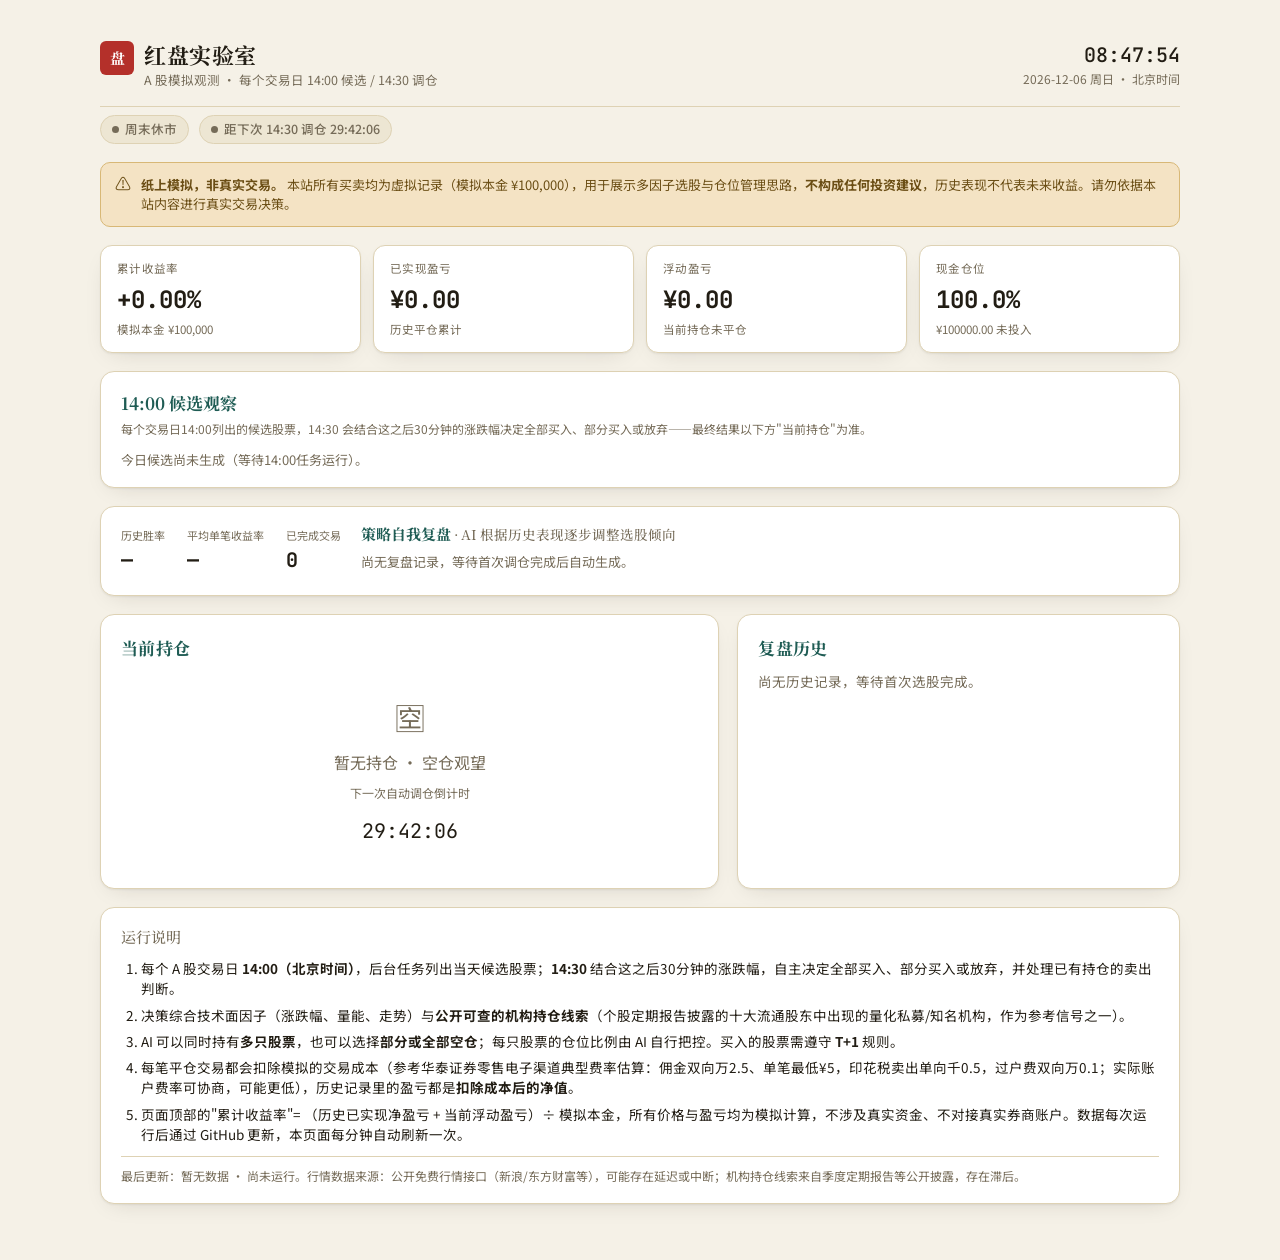
==== docs/index.html @ 6c325b45 "Add hongpan-lab dashboard site and seed data files" ====
<!doctype html>
<html lang="zh-CN">
<head>
<meta charset="UTF-8">
<meta name="viewport" content="width=device-width, initial-scale=1.0">
<title>红盘实验室</title>
<link rel="icon" href="data:image/svg+xml,<svg xmlns=%22http://www.w3.org/2000/svg%22 viewBox=%220 0 100 100%22><text y=%22.9em%22 font-size=%2290%22>📈</text></svg>">
<style>
  @import url('https://fonts.googleapis.com/css2?family=Noto+Serif+SC:wght@500;700&family=Noto+Sans+SC:wght@400;500;700&family=JetBrains+Mono:wght@400;500;700&display=swap');

  :root{
    --bg: #F5F1E7;
    --surface: #FFFFFF;
    --surface-2: #EDE6D3;
    --ink: #221D14;
    --ink-dim: #756B58;
    --border: #DED2B4;
    --accent: #1F5C54;
    --gain: #B4302A;
    --gain-soft: #B4302A1a;
    --loss: #2F7A4F;
    --loss-soft: #2F7A4F1a;
    --warn-bg: #F4E3C4;
    --warn-border: #D8B876;
    --warn-ink: #6B4E15;
    --shadow: 0 1px 2px rgba(34,29,20,0.06), 0 8px 24px -12px rgba(34,29,20,0.18);
  }
  @media (prefers-color-scheme: dark){
    :root{
      --bg: #15130E;
      --surface: #1E1B14;
      --surface-2: #262112;
      --ink: #EDE6D6;
      --ink-dim: #A79A80;
      --border: #372F1D;
      --accent: #3FA294;
      --gain: #E2604A;
      --gain-soft: #E2604A26;
      --loss: #59B885;
      --loss-soft: #59B88526;
      --warn-bg: #3A2E13;
      --warn-border: #6B5324;
      --warn-ink: #E8C983;
      --shadow: 0 1px 2px rgba(0,0,0,0.3), 0 8px 24px -12px rgba(0,0,0,0.5);
    }
  }

  *{ box-sizing: border-box; }
  html,body{ margin:0; background: var(--bg); }
  body{
    color: var(--ink);
    font-family: "Noto Sans SC", "Segoe UI", sans-serif;
    line-height: 1.5;
  }
  .wrap{ max-width: 1120px; margin: 0 auto; padding: 20px 20px 56px; }
  h1,h2,h3{ font-family: "Noto Serif SC", "Songti SC", serif; margin: 0; text-wrap: balance; }
  .mono{ font-family: "JetBrains Mono", ui-monospace, monospace; font-variant-numeric: tabular-nums; }

  header.top{
    display: flex; align-items: center; justify-content: space-between; gap: 16px;
    padding: 18px 0 16px; border-bottom: 1px solid var(--border); flex-wrap: wrap;
  }
  .brand{ display: flex; align-items: baseline; gap: 10px; }
  .brand .seal{
    display: inline-flex; align-items: center; justify-content: center;
    width: 34px; height: 34px; border-radius: 6px; background: var(--gain); color: #fff;
    font-family: "Noto Serif SC", serif; font-weight: 700; font-size: 15px; letter-spacing: -1px; flex: none;
  }
  .brand h1{ font-size: 22px; font-weight: 700; letter-spacing: 0.5px; }
  .brand .sub{ color: var(--ink-dim); font-size: 12.5px; }
  .clockbox{ text-align: right; }
  .clockbox .time{ font-size: 20px; font-weight: 500; }
  .clockbox .date{ color: var(--ink-dim); font-size: 12px; }

  .pill{
    display: inline-flex; align-items: center; gap: 6px; padding: 4px 11px; border-radius: 999px;
    font-size: 12.5px; font-weight: 500; border: 1px solid var(--border); background: var(--surface-2);
    color: var(--ink-dim); white-space: nowrap;
  }
  .pill .dot{ width: 7px; height: 7px; border-radius: 50%; background: var(--ink-dim); flex: none; }
  .pill.live{ background: var(--gain-soft); border-color: color-mix(in srgb, var(--gain) 45%, var(--border)); color: var(--gain); }
  .pill.live .dot{ background: var(--gain); box-shadow: 0 0 0 3px var(--gain-soft); }
  .pill.closed{ background: var(--surface-2); color: var(--ink-dim); }
  .pill.closed .dot{ background: var(--ink-dim); }
  .statusrow{ display:flex; align-items:center; gap: 10px; margin-top: 8px; flex-wrap: wrap; }

  .disclaimer{
    margin-top: 18px; display: flex; gap: 10px; align-items: flex-start; padding: 12px 14px;
    border-radius: 10px; background: var(--warn-bg); border: 1px solid var(--warn-border);
    color: var(--warn-ink); font-size: 13px;
  }
  .disclaimer b{ font-weight: 700; }

  .stats{ margin-top: 18px; display: grid; grid-template-columns: repeat(4, 1fr); gap: 12px; }
  @media (max-width: 780px){ .stats{ grid-template-columns: repeat(2, 1fr); } }
  .stat{ background: var(--surface); border: 1px solid var(--border); border-radius: 12px; padding: 14px 16px; box-shadow: var(--shadow); }
  .stat .lbl{ font-size: 11.5px; color: var(--ink-dim); letter-spacing: 0.3px; }
  .stat .val{ font-size: 24px; font-weight: 700; margin-top: 5px; }
  .stat .sub{ font-size: 11.5px; color: var(--ink-dim); margin-top: 3px; }

  .watchlist{ margin-top: 18px; padding: 18px 20px; background: var(--surface); border: 1px solid var(--border); border-radius: 14px; box-shadow: var(--shadow); }
  .watchlist h2{ font-size: 15px; color: var(--ink-dim); font-weight: 500; margin-bottom: 4px; }
  .watchlist h2 .accent{ color: var(--accent); font-family: "Noto Serif SC", serif; font-weight: 700; font-size: 17px; }
  .watchlist .sub{ font-size: 12px; color: var(--ink-dim); margin-bottom: 12px; }
  .wl-grid{ display: grid; grid-template-columns: repeat(auto-fill, minmax(220px, 1fr)); gap: 10px; }
  .wl-card{ background: var(--surface-2); border: 1px solid var(--border); border-radius: 10px; padding: 11px 13px; }
  .wl-top{ display:flex; justify-content: space-between; align-items:baseline; gap: 8px; }
  .wl-name{ font-weight: 600; font-size: 13.5px; }
  .wl-code{ color: var(--ink-dim); font-size: 11px; }
  .wl-weight{ font-size: 12px; color: var(--accent); font-weight: 700; white-space: nowrap; }
  .wl-price{ font-size: 11.5px; color: var(--ink-dim); margin-top: 4px; }
  .wl-rationale{ font-size: 12.5px; margin-top: 6px; color: var(--ink); }
  .wl-empty{ font-size: 13px; color: var(--ink-dim); }

  .grid{ margin-top: 18px; display: grid; grid-template-columns: 1.4fr 1fr; gap: 18px; }
  @media (max-width: 780px){ .grid{ grid-template-columns: 1fr; } }
  .card{ background: var(--surface); border: 1px solid var(--border); border-radius: 14px; padding: 20px; box-shadow: var(--shadow); }
  .card h2{ font-size: 15px; color: var(--ink-dim); font-weight: 500; letter-spacing: 0.3px; }
  .card h2 .accent{ color: var(--accent); font-family: "Noto Serif SC", serif; font-weight: 700; font-size: 17px; }
  .card h2 .count{ color: var(--ink-dim); font-weight: 400; font-size: 13px; }

  .pos-empty{ display: flex; flex-direction: column; align-items: center; justify-content: center; text-align: center; padding: 34px 10px 22px; gap: 10px; color: var(--ink-dim); }
  .pos-empty .big{ font-size: 30px; }
  .pos-empty .countdown{ margin-top: 4px; font-family: "JetBrains Mono", monospace; font-size: 20px; color: var(--ink); font-variant-numeric: tabular-nums; }

  .poslist{ display: flex; flex-direction: column; gap: 14px; margin-top: 8px; }
  .poscard{ background: var(--surface-2); border: 1px solid var(--border); border-radius: 12px; padding: 14px 16px; }
  .pos-head{ display: flex; justify-content: space-between; align-items: flex-start; gap: 12px; }
  .pos-name{ font-size: 17px; font-weight: 700; font-family: "Noto Serif SC", serif; }
  .pos-code{ color: var(--ink-dim); font-size: 12px; margin-top: 1px; }
  .badge{ padding: 3px 10px; border-radius: 999px; font-size: 12.5px; font-weight: 700; white-space: nowrap; }
  .badge.gain{ background: var(--gain-soft); color: var(--gain); }
  .badge.loss{ background: var(--loss-soft); color: var(--loss); }
  .badge.flat{ background: var(--surface); color: var(--ink-dim); }

  .price-tiles{ display: grid; grid-template-columns: repeat(4, 1fr); gap: 8px; margin-top: 12px; }
  .tile{ background: var(--surface); border: 1px solid var(--border); border-radius: 9px; padding: 9px 10px; }
  .tile .lbl{ font-size: 10.5px; color: var(--ink-dim); }
  .tile .val{ font-size: 15px; margin-top: 3px; font-weight: 500; }

  .rationale{ margin-top: 12px; padding: 10px 12px; background: var(--surface); border-radius: 9px; font-size: 13px; color: var(--ink); border-left: 3px solid var(--accent); }
  .rationale .lbl{ font-size: 11px; color: var(--ink-dim); margin-bottom: 3px; text-transform: uppercase; letter-spacing: 0.5px; }
  .factor-tag{ display: inline-flex; align-items: center; gap: 5px; margin-top: 8px; font-size: 11.5px; color: var(--accent); background: color-mix(in srgb, var(--accent) 12%, transparent); padding: 3px 9px; border-radius: 999px; }

  .meta-row{ display:flex; gap: 14px; margin-top: 10px; flex-wrap: wrap; font-size: 12px; color: var(--ink-dim); }
  .meta-row b{ color: var(--ink); font-weight: 500; }
  .t1-note{ margin-top: 10px; display: flex; align-items: center; gap: 7px; font-size: 12px; color: var(--warn-ink); background: var(--warn-bg); border: 1px solid var(--warn-border); padding: 6px 10px; border-radius: 8px; }

  .cash-row{ margin-top: 12px; display: flex; justify-content: space-between; align-items: center; padding: 10px 14px; background: var(--surface-2); border: 1px dashed var(--border); border-radius: 10px; font-size: 13px; color: var(--ink-dim); }
  .cash-row b{ color: var(--ink); font-family: "JetBrains Mono", monospace; }

  .hist-row{ padding: 12px 0; border-bottom: 1px solid var(--border); }
  .hist-row:last-child{ border-bottom: none; }
  .hist-top{ display:flex; justify-content: space-between; align-items: baseline; gap: 8px; }
  .hist-name{ font-weight: 500; font-size: 14px; }
  .hist-code{ color: var(--ink-dim); font-size: 11.5px; }
  .hist-dates{ color: var(--ink-dim); font-size: 11.5px; margin-top: 2px; }
  .hist-empty{ color: var(--ink-dim); font-size: 13.5px; padding: 10px 0; }
  .hist-list{ max-height: 640px; overflow-y: auto; }

  .strategy{ margin-top: 18px; display: grid; grid-template-columns: auto 1fr; gap: 20px; padding: 16px 20px; background: var(--surface); border: 1px solid var(--border); border-radius: 14px; box-shadow: var(--shadow); align-items: center; }
  @media (max-width: 640px){ .strategy{ grid-template-columns: 1fr; } }
  .strategy .figs{ display: flex; gap: 22px; flex-wrap: wrap; }
  .strategy .fig .lbl{ font-size: 11px; color: var(--ink-dim); }
  .strategy .fig .val{ font-size: 20px; font-weight: 700; margin-top: 2px; }
  .strategy .notes-head{ display:flex; align-items:baseline; gap: 8px; margin-bottom: 6px; }
  .strategy .notes-head h2{ font-size: 13.5px; color: var(--ink-dim); font-weight: 500; }
  .strategy .notes-head .accent{ color: var(--accent); font-family: "Noto Serif SC", serif; font-weight: 700; font-size: 15px; }
  .strategy ul{ margin: 0; padding-left: 18px; font-size: 13px; color: var(--ink); }
  .strategy li{ margin-bottom: 3px; }
  .strategy .empty{ font-size: 13px; color: var(--ink-dim); }
  .strategy .reviewed{ font-size: 11px; color: var(--ink-dim); margin-top: 8px; }

  .rules{ margin-top: 18px; padding: 18px 20px; background: var(--surface); border: 1px solid var(--border); border-radius: 14px; box-shadow: var(--shadow); }
  .rules h2{ font-size: 15px; color: var(--ink-dim); font-weight: 500; margin-bottom: 10px; }
  .rules ol{ margin: 0; padding-left: 20px; font-size: 13.5px; color: var(--ink); }
  .rules li{ margin-bottom: 6px; }
  .rules .foot{ margin-top: 12px; font-size: 12px; color: var(--ink-dim); border-top: 1px solid var(--border); padding-top: 10px; }
</style>
</head>
<body>
<div class="wrap">
  <header class="top">
    <div class="brand">
      <span class="seal">盘</span>
      <div>
        <h1>红盘实验室</h1>
        <div class="sub">A 股模拟观测 · 每个交易日 14:00 候选 / 14:30 调仓</div>
      </div>
    </div>
    <div class="clockbox">
      <div class="time mono" id="bjTime">--:--:--</div>
      <div class="date" id="bjDate">北京时间加载中</div>
    </div>
  </header>

  <div class="statusrow">
    <span class="pill" id="marketPill"><span class="dot"></span><span id="marketLabel">读取行情状态中…</span></span>
    <span class="pill" id="pickPill"><span class="dot"></span><span id="pickLabel">—</span></span>
  </div>

  <div class="disclaimer">
    <span style="font-size:16px; line-height:1;">⚠</span>
    <div><b>纸上模拟，非真实交易。</b> 本站所有买卖均为虚拟记录（模拟本金 ¥100,000），用于展示多因子选股与仓位管理思路，<b>不构成任何投资建议</b>，历史表现不代表未来收益。请勿依据本站内容进行真实交易决策。</div>
  </div>

  <div class="stats">
    <div class="stat"><div class="lbl">累计收益率</div><div class="val mono" id="statReturn">—</div><div class="sub" id="statReturnSub">模拟本金 ¥100,000</div></div>
    <div class="stat"><div class="lbl">已实现盈亏</div><div class="val mono" id="statRealized">—</div><div class="sub">历史平仓累计</div></div>
    <div class="stat"><div class="lbl">浮动盈亏</div><div class="val mono" id="statUnrealized">—</div><div class="sub">当前持仓未平仓</div></div>
    <div class="stat"><div class="lbl">现金仓位</div><div class="val mono" id="statCash">—</div><div class="sub" id="statCashSub">未投入资金占比</div></div>
  </div>

  <div class="watchlist" id="watchlistCard">
    <h2><span class="accent">14:00 候选观察</span></h2>
    <div class="sub">每个交易日14:00列出的候选股票，14:30 会结合这之后30分钟的涨跌幅决定全部买入、部分买入或放弃——最终结果以下方"当前持仓"为准。</div>
    <div id="wlBody"><div class="wl-empty">尚无今日候选记录。</div></div>
  </div>

  <div class="strategy" id="strategyCard">
    <div class="figs">
      <div class="fig"><div class="lbl">历史胜率</div><div class="val mono" id="stratWinRate">—</div></div>
      <div class="fig"><div class="lbl">平均单笔收益率</div><div class="val mono" id="stratAvgPnl">—</div></div>
      <div class="fig"><div class="lbl">已完成交易</div><div class="val mono" id="stratTrades">—</div></div>
    </div>
    <div>
      <div class="notes-head"><h2><span class="accent">策略自我复盘</span> · AI 根据历史表现逐步调整选股倾向</h2></div>
      <div id="stratNotes"><div class="empty">尚无复盘记录，等待首次调仓完成后自动生成。</div></div>
      <div class="reviewed" id="stratReviewed"></div>
    </div>
  </div>

  <div class="grid">
    <div class="card" id="posCard">
      <h2><span class="accent">当前持仓</span> <span class="count" id="posCount"></span></h2>
      <div id="posBody"><div class="pos-empty"><div class="big">🈳</div><div>暂无持仓 · 空仓观望</div></div></div>
    </div>
    <div class="card">
      <h2><span class="accent">复盘历史</span></h2>
      <div class="hist-list" id="histBody"><div class="hist-empty">尚无历史记录，等待首次选股完成。</div></div>
    </div>
  </div>

  <div class="rules">
    <h2>运行说明</h2>
    <ol>
      <li>每个 A 股交易日 <b>14:00（北京时间）</b>，后台任务列出当天候选股票；<b>14:30</b> 结合这之后30分钟的涨跌幅，自主决定全部买入、部分买入或放弃，并处理已有持仓的卖出判断。</li>
      <li>决策综合技术面因子（涨跌幅、量能、走势）与<b>公开可查的机构持仓线索</b>（个股定期报告披露的十大流通股东中出现的量化私募/知名机构，作为参考信号之一）。</li>
      <li>AI 可以同时持有<b>多只股票</b>，也可以选择<b>部分或全部空仓</b>；每只股票的仓位比例由 AI 自行把控。买入的股票需遵守 <b>T+1</b> 规则。</li>
      <li>每笔平仓交易都会扣除模拟的交易成本（参考华泰证券零售电子渠道典型费率估算：佣金双向万2.5、单笔最低¥5，印花税卖出单向千0.5，过户费双向万0.1；实际账户费率可协商，可能更低），历史记录里的盈亏都是<b>扣除成本后的净值</b>。</li>
      <li>页面顶部的"累计收益率"= （历史已实现净盈亏 + 当前浮动盈亏）÷ 模拟本金，所有价格与盈亏均为模拟计算，不涉及真实资金、不对接真实券商账户。数据每次运行后通过 GitHub 更新，本页面每分钟自动刷新一次。</li>
    </ol>
    <div class="foot" id="heartbeatFoot">最后更新：暂无数据。行情数据来源：公开免费行情接口（新浪/东方财富等），可能存在延迟或中断；机构持仓线索来自季度定期报告等公开披露，存在滞后。</div>
  </div>
</div>

<script>
(function(){
  var CAPITAL = 100000;

  function bjParts(d){
    d = d || new Date();
    var fmt = new Intl.DateTimeFormat('en-US', {
      timeZone: 'Asia/Shanghai', hour12: false,
      year: 'numeric', month: '2-digit', day: '2-digit',
      hour: '2-digit', minute: '2-digit', second: '2-digit', weekday: 'short'
    });
    var parts = {};
    fmt.formatToParts(d).forEach(function(p){ parts[p.type] = p.value; });
    var wdMap = {Sun:0,Mon:1,Tue:2,Wed:3,Thu:4,Fri:5,Sat:6};
    return {
      year: +parts.year, month: +parts.month, day: +parts.day,
      hour: +parts.hour, minute: +parts.minute, second: +parts.second,
      weekday: wdMap[parts.weekday],
      minutesOfDay: (+parts.hour) * 60 + (+parts.minute)
    };
  }
  function pad(n){ return String(n).padStart(2,'0'); }

  function marketStatus(p){
    var isWeekday = p.weekday >= 1 && p.weekday <= 5;
    var m = p.minutesOfDay;
    if (!isWeekday) return {label: '周末休市', live: false};
    if (m < 9*60+15) return {label: '盘前', live: false};
    if (m < 9*60+30) return {label: '集合竞价', live: false};
    if (m <= 11*60+30) return {label: '早盘交易中', live: true};
    if (m < 13*60) return {label: '午间休市', live: false};
    if (m <= 15*60) return {label: '午盘交易中', live: true};
    return {label: '已收盘', live: false};
  }

  function nextPick(p, now){
    var daysAhead = 0;
    var isWeekday = p.weekday >= 1 && p.weekday <= 5;
    if (isWeekday && p.minutesOfDay < 14*60+30) {
      daysAhead = 0;
    } else {
      daysAhead = 1;
      var wd = (p.weekday + 1) % 7;
      while (wd === 0 || wd === 6) { daysAhead++; wd = (wd + 1) % 7; }
    }
    var approx = now.getTime() + daysAhead*86400000;
    var approxDate = new Date(approx);
    var bp = bjParts(approxDate);
    var targetMinUTCms = approx - (bp.minutesOfDay - (14*60+30)) * 60000 - bp.second*1000;
    return new Date(targetMinUTCms);
  }

  function tickClock(){
    var now = new Date();
    var p = bjParts(now);
    document.getElementById('bjTime').textContent = pad(p.hour)+':'+pad(p.minute)+':'+pad(p.second);
    var wdNames = ['周日','周一','周二','周三','周四','周五','周六'];
    document.getElementById('bjDate').textContent = p.year+'-'+pad(p.month)+'-'+pad(p.day)+' '+wdNames[p.weekday]+' · 北京时间';

    var ms = marketStatus(p);
    var pill = document.getElementById('marketPill');
    pill.className = 'pill ' + (ms.live ? 'live' : 'closed');
    document.getElementById('marketLabel').textContent = ms.label;

    var nt = nextPick(p, now);
    var diff = Math.max(0, nt.getTime() - now.getTime());
    var h = Math.floor(diff/3600000), m = Math.floor((diff%3600000)/60000), s = Math.floor((diff%60000)/1000);
    var pickPill = document.getElementById('pickPill');
    var isWeekday = p.weekday>=1 && p.weekday<=5;
    var atPickWindow = isWeekday && p.minutesOfDay >= 14*60+29 && p.minutesOfDay <= 14*60+31;
    pickPill.className = 'pill' + (atPickWindow ? ' live' : '');
    document.getElementById('pickLabel').textContent = '距下次 14:30 调仓 ' + pad(h)+':'+pad(m)+':'+pad(s);

    var countdownEl = document.querySelector('.pos-empty .countdown');
    if (countdownEl) countdownEl.textContent = pad(h)+':'+pad(m)+':'+pad(s);
  }
  setInterval(tickClock, 1000);
  tickClock();

  function fmtMoney(n){
    if (typeof n !== 'number' || isNaN(n)) return '—';
    return (n<0?'-':'') + '¥' + Math.abs(n).toFixed(2);
  }
  function fmtPct(n){
    if (typeof n !== 'number' || isNaN(n)) return '—';
    return (n>=0?'+':'') + n.toFixed(2) + '%';
  }
  function pnlClass(n){
    if (typeof n !== 'number' || isNaN(n)) return 'flat';
    if (n > 0) return 'gain';
    if (n < 0) return 'loss';
    return 'flat';
  }
  function escapeHtml(s){
    var div = document.createElement('div');
    div.textContent = s;
    return div.innerHTML;
  }

  function computeAndRenderStats(positions, history){
    var realizedPnlCNY = 0;
    history.forEach(function(d){ if (typeof d.pnlCNY === 'number') realizedPnlCNY += d.pnlCNY; });
    var unrealizedPnlCNY = 0;
    var usedWeight = 0;
    positions.forEach(function(p){
      usedWeight += (p.weightPct || 0);
      if (typeof p.costCNY === 'number' && typeof p.lastPrice === 'number' && typeof p.buyPrice === 'number' && p.buyPrice) {
        unrealizedPnlCNY += p.costCNY * (p.lastPrice - p.buyPrice) / p.buyPrice;
      }
    });
    var cashPct = Math.max(0, 100 - usedWeight);
    var cumPct = (realizedPnlCNY + unrealizedPnlCNY) / CAPITAL * 100;

    var elReturn = document.getElementById('statReturn');
    elReturn.textContent = fmtPct(cumPct);
    elReturn.style.color = cumPct > 0 ? 'var(--gain)' : (cumPct < 0 ? 'var(--loss)' : 'var(--ink)');

    var elRealized = document.getElementById('statRealized');
    elRealized.textContent = fmtMoney(realizedPnlCNY);
    elRealized.style.color = realizedPnlCNY > 0 ? 'var(--gain)' : (realizedPnlCNY < 0 ? 'var(--loss)' : 'var(--ink)');

    var elUnrealized = document.getElementById('statUnrealized');
    elUnrealized.textContent = fmtMoney(unrealizedPnlCNY);
    elUnrealized.style.color = unrealizedPnlCNY > 0 ? 'var(--gain)' : (unrealizedPnlCNY < 0 ? 'var(--loss)' : 'var(--ink)');

    document.getElementById('statCash').textContent = cashPct.toFixed(1) + '%';
    document.getElementById('statCashSub').textContent = fmtMoney(CAPITAL * cashPct/100) + ' 未投入';
  }

  function renderPositions(positions){
    var body = document.getElementById('posBody');
    var countEl = document.getElementById('posCount');
    countEl.textContent = positions.length ? ('(' + positions.length + ' 只)') : '';

    if (!positions.length) {
      body.innerHTML =
        '<div class="pos-empty">' +
          '<div class="big">🈳</div>' +
          '<div>暂无持仓 · 空仓观望</div>' +
          '<div style="font-size:12px;">下一次自动调仓倒计时</div>' +
          '<div class="countdown mono">--:--:--</div>' +
        '</div>';
      return;
    }

    var today = bjParts(new Date());
    var todayStr = today.year+'-'+pad(today.month)+'-'+pad(today.day);
    var usedWeight = 0;

    var html = '<div class="poslist">';
    positions.forEach(function(pos){
      usedWeight += (pos.weightPct || 0);
      var pnlPct = (typeof pos.lastPrice === 'number' && typeof pos.buyPrice === 'number' && pos.buyPrice)
        ? (pos.lastPrice - pos.buyPrice) / pos.buyPrice * 100 : null;
      var pnlAmt = (pnlPct !== null && typeof pos.costCNY === 'number') ? pos.costCNY * pnlPct / 100 : null;
      var cls = pnlClass(pnlPct);
      var buyDay = pos.buyDate || '';
      var canSellToday = buyDay && buyDay < todayStr;

      html += '<div class="poscard">';
      html +=   '<div class="pos-head">';
      html +=     '<div><div class="pos-name">'+ escapeHtml(pos.name||'未知') +'</div><div class="pos-code mono">'+ escapeHtml(pos.symbol||'') +' · 仓位 '+ (pos.weightPct!=null? pos.weightPct.toFixed(1):'—') +'%</div></div>';
      html +=     '<span class="badge '+cls+'">'+ (pnlPct!==null ? fmtPct(pnlPct) : '待更新') +'</span>';
      html +=   '</div>';

      html +=   '<div class="price-tiles">';
      html +=     '<div class="tile"><div class="lbl">买入价</div><div class="val mono">'+ fmtMoney(pos.buyPrice) +'</div></div>';
      html +=     '<div class="tile"><div class="lbl">最新价</div><div class="val mono">'+ fmtMoney(pos.lastPrice) +'</div></div>';
      html +=     '<div class="tile"><div class="lbl">模拟盈亏</div><div class="val mono" style="color:var(--'+ (cls==='flat'?'ink':cls) +')">'+ (pnlAmt!==null ? (pnlAmt>=0?'+':'') + fmtMoney(pnlAmt) : '—') +'</div></div>';
      html +=     '<div class="tile"><div class="lbl">持仓天数</div><div class="val mono">'+ (pos.holdDays!=null? pos.holdDays : '—') +'</div></div>';
      html +=   '</div>';

      if (pos.rationale) html += '<div class="rationale"><div class="lbl">选股理由</div>' + escapeHtml(pos.rationale) + '</div>';
      if (pos.factorNote) html += '<div class="factor-tag">◆ ' + escapeHtml(pos.factorNote) + '</div>';

      html +=   '<div class="meta-row"><span>买入时间 <b>'+ (pos.buyDate||'—') +' ' + (pos.buyTime||'') +'</b></span></div>';

      if (!canSellToday) html += '<div class="t1-note">🔒 T+1 限制：今日买入，最早下一交易日方可卖出</div>';
      html += '</div>';
    });
    html += '</div>';

    var cashPct = Math.max(0, 100 - usedWeight);
    html += '<div class="cash-row"><span>现金 / 未分配仓位</span><b>'+ cashPct.toFixed(1) +'%</b></div>';
    body.innerHTML = html;
  }

  function renderHistory(history){
    var body = document.getElementById('histBody');
    var docs = history.slice().sort(function(a,b){ return (b.sellDate||'').localeCompare(a.sellDate||''); });
    if (!docs.length) {
      body.innerHTML = '<div class="hist-empty">尚无历史记录，等待首次选股完成。</div>';
      return;
    }
    var html = '';
    docs.forEach(function(d){
      var cls = pnlClass(d.pnlPct);
      html += '<div class="hist-row">';
      html +=   '<div class="hist-top"><span class="hist-name">'+ escapeHtml(d.name||'未知') +' <span class="hist-code mono">'+ escapeHtml(d.symbol||'') +'</span></span><span class="badge '+cls+'">'+ fmtPct(d.pnlPct) +'</span></div>';
      html +=   '<div class="hist-dates mono">'+ (d.buyDate||'—') +' 买入 → '+ (d.sellDate||'—') +' 卖出 · '+ fmtMoney(d.buyPrice) +' → '+ fmtMoney(d.sellPrice) + (typeof d.feeCNY === 'number' ? ' · 交易成本 '+fmtMoney(d.feeCNY) : '') +'</div>';
      if (d.sellRationale) html += '<div class="hist-dates">'+ escapeHtml(d.sellRationale) +'</div>';
      html += '</div>';
    });
    body.innerHTML = html;
  }

  function bjTimeString(d){
    var p = bjParts(d);
    return p.year+'-'+pad(p.month)+'-'+pad(p.day)+' '+pad(p.hour)+':'+pad(p.minute)+' (北京时间)';
  }

  function renderHeartbeat(hb){
    var el = document.getElementById('heartbeatFoot');
    if (!hb) return;
    var when = hb.lastRunAt ? new Date(hb.lastRunAt) : null;
    var whenStr = when ? bjTimeString(when) : '暂无数据';
    el.textContent = '最后更新：' + whenStr + (hb.lastRunNote ? (' · ' + hb.lastRunNote) : '') + '。行情数据来源：' + (hb.dataSource || '公开免费行情接口（新浪/东方财富等）') + '，可能存在延迟或中断；机构持仓线索来自季度定期报告等公开披露，存在滞后。';
  }

  function renderWatchlist(wl){
    var body = document.getElementById('wlBody');
    var today = bjParts(new Date());
    var todayStr = today.year+'-'+pad(today.month)+'-'+pad(today.day);
    if (!wl || wl.date !== todayStr || !Array.isArray(wl.candidates) || !wl.candidates.length) {
      var reason = wl && wl.date !== todayStr ? '今日候选尚未生成（等待14:00任务运行）。' :
                   (wl && wl.note ? escapeHtml(wl.note) : '今日没有列出候选股票。');
      body.innerHTML = '<div class="wl-empty">'+ reason +'</div>';
      return;
    }
    var html = '<div class="wl-grid">';
    wl.candidates.forEach(function(c){
      html += '<div class="wl-card">';
      html +=   '<div class="wl-top"><div><div class="wl-name">'+ escapeHtml(c.name||'未知') +'</div><div class="wl-code mono">'+ escapeHtml(c.symbol||'') +'</div></div><div class="wl-weight">建议 '+ (typeof c.suggestedWeightPct==='number'? c.suggestedWeightPct.toFixed(1):'—') +'%</div></div>';
      html +=   '<div class="wl-price mono">14:00价 '+ fmtMoney(c.priceAt1400) +'</div>';
      if (c.rationale) html += '<div class="wl-rationale">'+ escapeHtml(c.rationale) +'</div>';
      if (c.factorNote) html += '<div class="factor-tag">◆ '+ escapeHtml(c.factorNote) +'</div>';
      html += '</div>';
    });
    html += '</div>';
    body.innerHTML = html;
  }

  function renderStrategy(s){
    var winEl = document.getElementById('stratWinRate');
    var avgEl = document.getElementById('stratAvgPnl');
    var tradesEl = document.getElementById('stratTrades');
    var notesEl = document.getElementById('stratNotes');
    var reviewedEl = document.getElementById('stratReviewed');

    if (!s || !s.totalTrades) {
      winEl.textContent = '—'; avgEl.textContent = '—'; tradesEl.textContent = (s && s.totalTrades) ? String(s.totalTrades) : '0';
      notesEl.innerHTML = '<div class="empty">尚无复盘记录，等待首次调仓完成后自动生成。</div>';
      reviewedEl.textContent = '';
      return;
    }
    var win = typeof s.winRatePct === 'number' ? s.winRatePct : null;
    winEl.textContent = win!=null ? win.toFixed(1)+'%' : '—';
    winEl.style.color = win!=null ? (win>=50?'var(--gain)':'var(--loss)') : 'var(--ink)';

    var avg = typeof s.avgPnlPct === 'number' ? s.avgPnlPct : null;
    avgEl.textContent = avg!=null ? fmtPct(avg) : '—';
    avgEl.style.color = avg!=null ? (avg>=0?'var(--gain)':'var(--loss)') : 'var(--ink)';

    tradesEl.textContent = String(s.totalTrades);

    var notes = s.notes;
    if (!notes || (Array.isArray(notes) && !notes.length)) {
      notesEl.innerHTML = '<div class="empty">暂无经验教训记录。</div>';
    } else if (Array.isArray(notes)) {
      notesEl.innerHTML = '<ul>' + notes.map(function(n){ return '<li>'+escapeHtml(String(n))+'</li>'; }).join('') + '</ul>';
    } else {
      notesEl.innerHTML = '<div>'+ escapeHtml(String(notes)) +'</div>';
    }
    reviewedEl.textContent = s.lastReviewedAt ? ('最近复盘：' + bjTimeString(new Date(s.lastReviewedAt))) : '';
  }

  function fetchJson(path){
    return fetch(path + '?t=' + Date.now(), {cache: 'no-store'})
      .then(function(r){ return r.ok ? r.json() : null; })
      .catch(function(){ return null; });
  }

  function refresh(){
    Promise.all([
      fetchJson('data/positions.json'),
      fetchJson('data/history.json'),
      fetchJson('data/heartbeat.json'),
      fetchJson('data/strategy.json'),
      fetchJson('data/watchlist.json')
    ]).then(function(results){
      var positions = Array.isArray(results[0]) ? results[0] : [];
      var history = Array.isArray(results[1]) ? results[1] : [];
      var heartbeat = results[2];
      var strategy = results[3];
      var watchlist = results[4];

      renderPositions(positions);
      renderHistory(history);
      computeAndRenderStats(positions, history);
      renderHeartbeat(heartbeat);
      renderStrategy(strategy);
      renderWatchlist(watchlist);
    });
  }

  refresh();
  setInterval(refresh, 60000);
})();
</script>
</body>
</html>
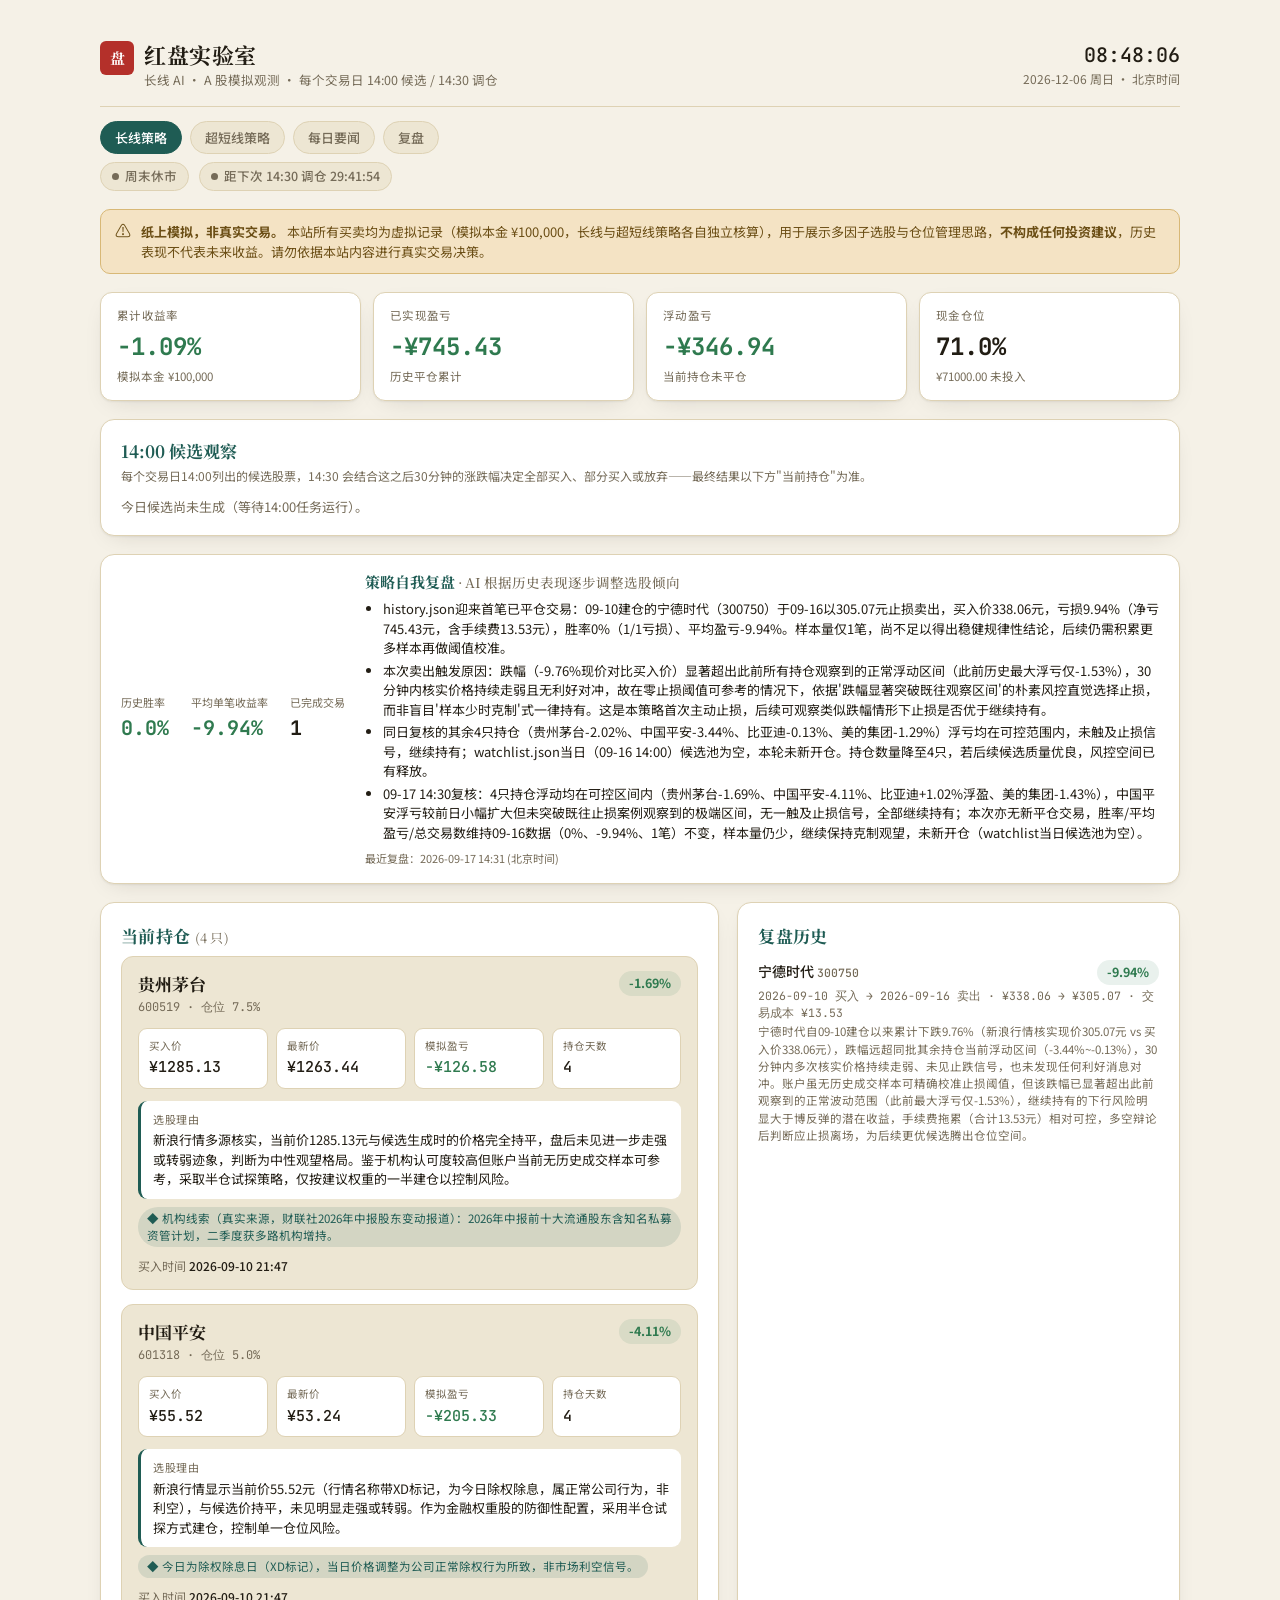
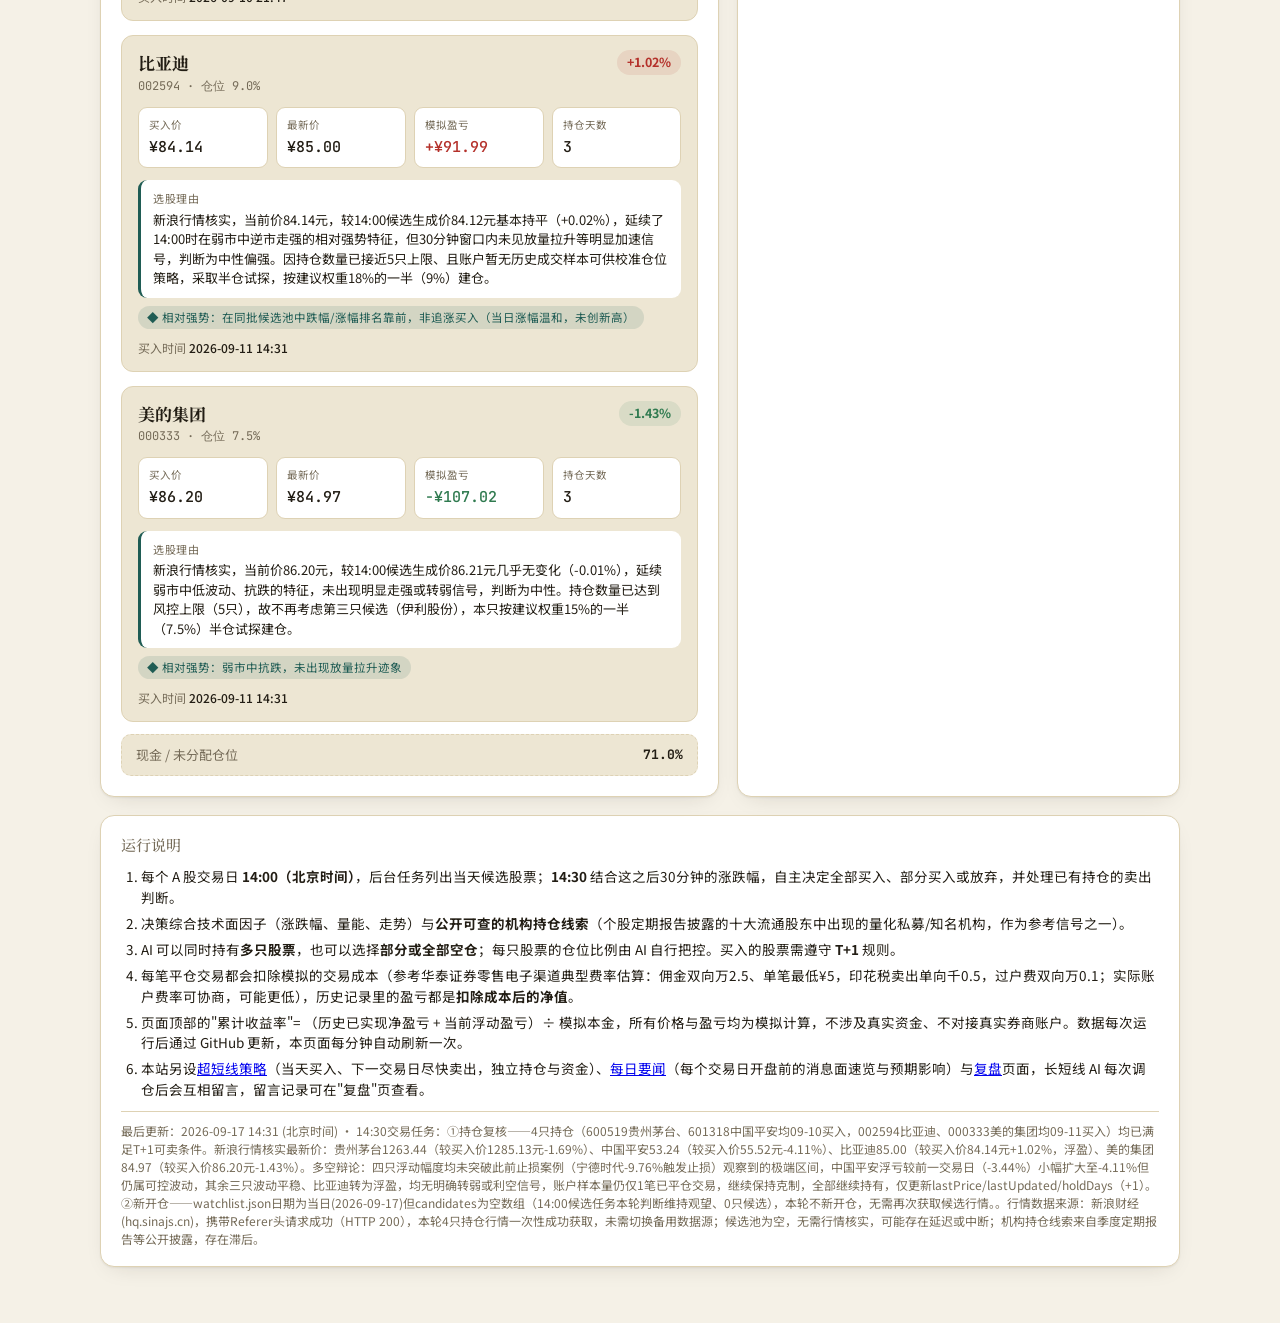
==== commit 945ca6a6: "重置超短线测试仓位，新增每日要闻页面，AI对话面板移至复盘页 - 清空 positions_short.json/history_short.json/heartbeat_short.json/str" ====
--- a/docs/index.html
+++ b/docs/index.html
@@ -3,180 +3,9 @@
 <head>
 <meta charset="UTF-8">
 <meta name="viewport" content="width=device-width, initial-scale=1.0">
-<title>红盘实验室</title>
+<title>红盘实验室 · 长线策略</title>
 <link rel="icon" href="data:image/svg+xml,<svg xmlns=%22http://www.w3.org/2000/svg%22 viewBox=%220 0 100 100%22><text y=%22.9em%22 font-size=%2290%22>📈</text></svg>">
-<style>
-  @import url('https://fonts.googleapis.com/css2?family=Noto+Serif+SC:wght@500;700&family=Noto+Sans+SC:wght@400;500;700&family=JetBrains+Mono:wght@400;500;700&display=swap');
-
-  :root{
-    --bg: #F5F1E7;
-    --surface: #FFFFFF;
-    --surface-2: #EDE6D3;
-    --ink: #221D14;
-    --ink-dim: #756B58;
-    --border: #DED2B4;
-    --accent: #1F5C54;
-    --gain: #B4302A;
-    --gain-soft: #B4302A1a;
-    --loss: #2F7A4F;
-    --loss-soft: #2F7A4F1a;
-    --warn-bg: #F4E3C4;
-    --warn-border: #D8B876;
-    --warn-ink: #6B4E15;
-    --shadow: 0 1px 2px rgba(34,29,20,0.06), 0 8px 24px -12px rgba(34,29,20,0.18);
-  }
-  @media (prefers-color-scheme: dark){
-    :root{
-      --bg: #15130E;
-      --surface: #1E1B14;
-      --surface-2: #262112;
-      --ink: #EDE6D6;
-      --ink-dim: #A79A80;
-      --border: #372F1D;
-      --accent: #3FA294;
-      --gain: #E2604A;
-      --gain-soft: #E2604A26;
-      --loss: #59B885;
-      --loss-soft: #59B88526;
-      --warn-bg: #3A2E13;
-      --warn-border: #6B5324;
-      --warn-ink: #E8C983;
-      --shadow: 0 1px 2px rgba(0,0,0,0.3), 0 8px 24px -12px rgba(0,0,0,0.5);
-    }
-  }
-
-  *{ box-sizing: border-box; }
-  html,body{ margin:0; background: var(--bg); }
-  body{
-    color: var(--ink);
-    font-family: "Noto Sans SC", "Segoe UI", sans-serif;
-    line-height: 1.5;
-  }
-  .wrap{ max-width: 1120px; margin: 0 auto; padding: 20px 20px 56px; }
-  h1,h2,h3{ font-family: "Noto Serif SC", "Songti SC", serif; margin: 0; text-wrap: balance; }
-  .mono{ font-family: "JetBrains Mono", ui-monospace, monospace; font-variant-numeric: tabular-nums; }
-
-  header.top{
-    display: flex; align-items: center; justify-content: space-between; gap: 16px;
-    padding: 18px 0 16px; border-bottom: 1px solid var(--border); flex-wrap: wrap;
-  }
-  .brand{ display: flex; align-items: baseline; gap: 10px; }
-  .brand .seal{
-    display: inline-flex; align-items: center; justify-content: center;
-    width: 34px; height: 34px; border-radius: 6px; background: var(--gain); color: #fff;
-    font-family: "Noto Serif SC", serif; font-weight: 700; font-size: 15px; letter-spacing: -1px; flex: none;
-  }
-  .brand h1{ font-size: 22px; font-weight: 700; letter-spacing: 0.5px; }
-  .brand .sub{ color: var(--ink-dim); font-size: 12.5px; }
-  .clockbox{ text-align: right; }
-  .clockbox .time{ font-size: 20px; font-weight: 500; }
-  .clockbox .date{ color: var(--ink-dim); font-size: 12px; }
-
-  .pill{
-    display: inline-flex; align-items: center; gap: 6px; padding: 4px 11px; border-radius: 999px;
-    font-size: 12.5px; font-weight: 500; border: 1px solid var(--border); background: var(--surface-2);
-    color: var(--ink-dim); white-space: nowrap;
-  }
-  .pill .dot{ width: 7px; height: 7px; border-radius: 50%; background: var(--ink-dim); flex: none; }
-  .pill.live{ background: var(--gain-soft); border-color: color-mix(in srgb, var(--gain) 45%, var(--border)); color: var(--gain); }
-  .pill.live .dot{ background: var(--gain); box-shadow: 0 0 0 3px var(--gain-soft); }
-  .pill.closed{ background: var(--surface-2); color: var(--ink-dim); }
-  .pill.closed .dot{ background: var(--ink-dim); }
-  .statusrow{ display:flex; align-items:center; gap: 10px; margin-top: 8px; flex-wrap: wrap; }
-
-  .disclaimer{
-    margin-top: 18px; display: flex; gap: 10px; align-items: flex-start; padding: 12px 14px;
-    border-radius: 10px; background: var(--warn-bg); border: 1px solid var(--warn-border);
-    color: var(--warn-ink); font-size: 13px;
-  }
-  .disclaimer b{ font-weight: 700; }
-
-  .stats{ margin-top: 18px; display: grid; grid-template-columns: repeat(4, 1fr); gap: 12px; }
-  @media (max-width: 780px){ .stats{ grid-template-columns: repeat(2, 1fr); } }
-  .stat{ background: var(--surface); border: 1px solid var(--border); border-radius: 12px; padding: 14px 16px; box-shadow: var(--shadow); }
-  .stat .lbl{ font-size: 11.5px; color: var(--ink-dim); letter-spacing: 0.3px; }
-  .stat .val{ font-size: 24px; font-weight: 700; margin-top: 5px; }
-  .stat .sub{ font-size: 11.5px; color: var(--ink-dim); margin-top: 3px; }
-
-  .watchlist{ margin-top: 18px; padding: 18px 20px; background: var(--surface); border: 1px solid var(--border); border-radius: 14px; box-shadow: var(--shadow); }
-  .watchlist h2{ font-size: 15px; color: var(--ink-dim); font-weight: 500; margin-bottom: 4px; }
-  .watchlist h2 .accent{ color: var(--accent); font-family: "Noto Serif SC", serif; font-weight: 700; font-size: 17px; }
-  .watchlist .sub{ font-size: 12px; color: var(--ink-dim); margin-bottom: 12px; }
-  .wl-grid{ display: grid; grid-template-columns: repeat(auto-fill, minmax(220px, 1fr)); gap: 10px; }
-  .wl-card{ background: var(--surface-2); border: 1px solid var(--border); border-radius: 10px; padding: 11px 13px; }
-  .wl-top{ display:flex; justify-content: space-between; align-items:baseline; gap: 8px; }
-  .wl-name{ font-weight: 600; font-size: 13.5px; }
-  .wl-code{ color: var(--ink-dim); font-size: 11px; }
-  .wl-weight{ font-size: 12px; color: var(--accent); font-weight: 700; white-space: nowrap; }
-  .wl-price{ font-size: 11.5px; color: var(--ink-dim); margin-top: 4px; }
-  .wl-rationale{ font-size: 12.5px; margin-top: 6px; color: var(--ink); }
-  .wl-empty{ font-size: 13px; color: var(--ink-dim); }
-
-  .grid{ margin-top: 18px; display: grid; grid-template-columns: 1.4fr 1fr; gap: 18px; }
-  @media (max-width: 780px){ .grid{ grid-template-columns: 1fr; } }
-  .card{ background: var(--surface); border: 1px solid var(--border); border-radius: 14px; padding: 20px; box-shadow: var(--shadow); }
-  .card h2{ font-size: 15px; color: var(--ink-dim); font-weight: 500; letter-spacing: 0.3px; }
-  .card h2 .accent{ color: var(--accent); font-family: "Noto Serif SC", serif; font-weight: 700; font-size: 17px; }
-  .card h2 .count{ color: var(--ink-dim); font-weight: 400; font-size: 13px; }
-
-  .pos-empty{ display: flex; flex-direction: column; align-items: center; justify-content: center; text-align: center; padding: 34px 10px 22px; gap: 10px; color: var(--ink-dim); }
-  .pos-empty .big{ font-size: 30px; }
-  .pos-empty .countdown{ margin-top: 4px; font-family: "JetBrains Mono", monospace; font-size: 20px; color: var(--ink); font-variant-numeric: tabular-nums; }
-
-  .poslist{ display: flex; flex-direction: column; gap: 14px; margin-top: 8px; }
-  .poscard{ background: var(--surface-2); border: 1px solid var(--border); border-radius: 12px; padding: 14px 16px; }
-  .pos-head{ display: flex; justify-content: space-between; align-items: flex-start; gap: 12px; }
-  .pos-name{ font-size: 17px; font-weight: 700; font-family: "Noto Serif SC", serif; }
-  .pos-code{ color: var(--ink-dim); font-size: 12px; margin-top: 1px; }
-  .badge{ padding: 3px 10px; border-radius: 999px; font-size: 12.5px; font-weight: 700; white-space: nowrap; }
-  .badge.gain{ background: var(--gain-soft); color: var(--gain); }
-  .badge.loss{ background: var(--loss-soft); color: var(--loss); }
-  .badge.flat{ background: var(--surface); color: var(--ink-dim); }
-
-  .price-tiles{ display: grid; grid-template-columns: repeat(4, 1fr); gap: 8px; margin-top: 12px; }
-  .tile{ background: var(--surface); border: 1px solid var(--border); border-radius: 9px; padding: 9px 10px; }
-  .tile .lbl{ font-size: 10.5px; color: var(--ink-dim); }
-  .tile .val{ font-size: 15px; margin-top: 3px; font-weight: 500; }
-
-  .rationale{ margin-top: 12px; padding: 10px 12px; background: var(--surface); border-radius: 9px; font-size: 13px; color: var(--ink); border-left: 3px solid var(--accent); }
-  .rationale .lbl{ font-size: 11px; color: var(--ink-dim); margin-bottom: 3px; text-transform: uppercase; letter-spacing: 0.5px; }
-  .factor-tag{ display: inline-flex; align-items: center; gap: 5px; margin-top: 8px; font-size: 11.5px; color: var(--accent); background: color-mix(in srgb, var(--accent) 12%, transparent); padding: 3px 9px; border-radius: 999px; }
-
-  .meta-row{ display:flex; gap: 14px; margin-top: 10px; flex-wrap: wrap; font-size: 12px; color: var(--ink-dim); }
-  .meta-row b{ color: var(--ink); font-weight: 500; }
-  .t1-note{ margin-top: 10px; display: flex; align-items: center; gap: 7px; font-size: 12px; color: var(--warn-ink); background: var(--warn-bg); border: 1px solid var(--warn-border); padding: 6px 10px; border-radius: 8px; }
-
-  .cash-row{ margin-top: 12px; display: flex; justify-content: space-between; align-items: center; padding: 10px 14px; background: var(--surface-2); border: 1px dashed var(--border); border-radius: 10px; font-size: 13px; color: var(--ink-dim); }
-  .cash-row b{ color: var(--ink); font-family: "JetBrains Mono", monospace; }
-
-  .hist-row{ padding: 12px 0; border-bottom: 1px solid var(--border); }
-  .hist-row:last-child{ border-bottom: none; }
-  .hist-top{ display:flex; justify-content: space-between; align-items: baseline; gap: 8px; }
-  .hist-name{ font-weight: 500; font-size: 14px; }
-  .hist-code{ color: var(--ink-dim); font-size: 11.5px; }
-  .hist-dates{ color: var(--ink-dim); font-size: 11.5px; margin-top: 2px; }
-  .hist-empty{ color: var(--ink-dim); font-size: 13.5px; padding: 10px 0; }
-  .hist-list{ max-height: 640px; overflow-y: auto; }
-
-  .strategy{ margin-top: 18px; display: grid; grid-template-columns: auto 1fr; gap: 20px; padding: 16px 20px; background: var(--surface); border: 1px solid var(--border); border-radius: 14px; box-shadow: var(--shadow); align-items: center; }
-  @media (max-width: 640px){ .strategy{ grid-template-columns: 1fr; } }
-  .strategy .figs{ display: flex; gap: 22px; flex-wrap: wrap; }
-  .strategy .fig .lbl{ font-size: 11px; color: var(--ink-dim); }
-  .strategy .fig .val{ font-size: 20px; font-weight: 700; margin-top: 2px; }
-  .strategy .notes-head{ display:flex; align-items:baseline; gap: 8px; margin-bottom: 6px; }
-  .strategy .notes-head h2{ font-size: 13.5px; color: var(--ink-dim); font-weight: 500; }
-  .strategy .notes-head .accent{ color: var(--accent); font-family: "Noto Serif SC", serif; font-weight: 700; font-size: 15px; }
-  .strategy ul{ margin: 0; padding-left: 18px; font-size: 13px; color: var(--ink); }
-  .strategy li{ margin-bottom: 3px; }
-  .strategy .empty{ font-size: 13px; color: var(--ink-dim); }
-  .strategy .reviewed{ font-size: 11px; color: var(--ink-dim); margin-top: 8px; }
-
-  .rules{ margin-top: 18px; padding: 18px 20px; background: var(--surface); border: 1px solid var(--border); border-radius: 14px; box-shadow: var(--shadow); }
-  .rules h2{ font-size: 15px; color: var(--ink-dim); font-weight: 500; margin-bottom: 10px; }
-  .rules ol{ margin: 0; padding-left: 20px; font-size: 13.5px; color: var(--ink); }
-  .rules li{ margin-bottom: 6px; }
-  .rules .foot{ margin-top: 12px; font-size: 12px; color: var(--ink-dim); border-top: 1px solid var(--border); padding-top: 10px; }
-</style>
+<link rel="stylesheet" href="assets/style.css">
 </head>
 <body>
 <div class="wrap">
@@ -185,7 +14,7 @@
       <span class="seal">盘</span>
       <div>
         <h1>红盘实验室</h1>
-        <div class="sub">A 股模拟观测 · 每个交易日 14:00 候选 / 14:30 调仓</div>
+        <div class="sub">长线 AI · A 股模拟观测 · 每个交易日 14:00 候选 / 14:30 调仓</div>
       </div>
     </div>
     <div class="clockbox">
@@ -194,6 +23,13 @@
     </div>
   </header>
 
+  <nav class="topnav">
+    <a href="index.html" class="navlink active">长线策略</a>
+    <a href="short.html" class="navlink">超短线策略</a>
+    <a href="daily.html" class="navlink">每日要闻</a>
+    <a href="weekly.html" class="navlink">复盘</a>
+  </nav>
+
   <div class="statusrow">
     <span class="pill" id="marketPill"><span class="dot"></span><span id="marketLabel">读取行情状态中…</span></span>
     <span class="pill" id="pickPill"><span class="dot"></span><span id="pickLabel">—</span></span>
@@ -201,7 +37,7 @@
 
   <div class="disclaimer">
     <span style="font-size:16px; line-height:1;">⚠</span>
-    <div><b>纸上模拟，非真实交易。</b> 本站所有买卖均为虚拟记录（模拟本金 ¥100,000），用于展示多因子选股与仓位管理思路，<b>不构成任何投资建议</b>，历史表现不代表未来收益。请勿依据本站内容进行真实交易决策。</div>
+    <div><b>纸上模拟，非真实交易。</b> 本站所有买卖均为虚拟记录（模拟本金 ¥100,000，长线与超短线策略各自独立核算），用于展示多因子选股与仓位管理思路，<b>不构成任何投资建议</b>，历史表现不代表未来收益。请勿依据本站内容进行真实交易决策。</div>
   </div>
 
   <div class="stats">
@@ -249,45 +85,17 @@
       <li>AI 可以同时持有<b>多只股票</b>，也可以选择<b>部分或全部空仓</b>；每只股票的仓位比例由 AI 自行把控。买入的股票需遵守 <b>T+1</b> 规则。</li>
       <li>每笔平仓交易都会扣除模拟的交易成本（参考华泰证券零售电子渠道典型费率估算：佣金双向万2.5、单笔最低¥5，印花税卖出单向千0.5，过户费双向万0.1；实际账户费率可协商，可能更低），历史记录里的盈亏都是<b>扣除成本后的净值</b>。</li>
       <li>页面顶部的"累计收益率"= （历史已实现净盈亏 + 当前浮动盈亏）÷ 模拟本金，所有价格与盈亏均为模拟计算，不涉及真实资金、不对接真实券商账户。数据每次运行后通过 GitHub 更新，本页面每分钟自动刷新一次。</li>
+      <li>本站另设<a href="short.html">超短线策略</a>（当天买入、下一交易日尽快卖出，独立持仓与资金）、<a href="daily.html">每日要闻</a>（每个交易日开盘前的消息面速览与预期影响）与<a href="weekly.html">复盘</a>页面，长短线 AI 每次调仓后会互相留言，留言记录可在"复盘"页查看。</li>
     </ol>
     <div class="foot" id="heartbeatFoot">最后更新：暂无数据。行情数据来源：公开免费行情接口（新浪/东方财富等），可能存在延迟或中断；机构持仓线索来自季度定期报告等公开披露，存在滞后。</div>
   </div>
 </div>
 
+<script src="assets/common.js"></script>
 <script>
 (function(){
   var CAPITAL = 100000;
-
-  function bjParts(d){
-    d = d || new Date();
-    var fmt = new Intl.DateTimeFormat('en-US', {
-      timeZone: 'Asia/Shanghai', hour12: false,
-      year: 'numeric', month: '2-digit', day: '2-digit',
-      hour: '2-digit', minute: '2-digit', second: '2-digit', weekday: 'short'
-    });
-    var parts = {};
-    fmt.formatToParts(d).forEach(function(p){ parts[p.type] = p.value; });
-    var wdMap = {Sun:0,Mon:1,Tue:2,Wed:3,Thu:4,Fri:5,Sat:6};
-    return {
-      year: +parts.year, month: +parts.month, day: +parts.day,
-      hour: +parts.hour, minute: +parts.minute, second: +parts.second,
-      weekday: wdMap[parts.weekday],
-      minutesOfDay: (+parts.hour) * 60 + (+parts.minute)
-    };
-  }
-  function pad(n){ return String(n).padStart(2,'0'); }
-
-  function marketStatus(p){
-    var isWeekday = p.weekday >= 1 && p.weekday <= 5;
-    var m = p.minutesOfDay;
-    if (!isWeekday) return {label: '周末休市', live: false};
-    if (m < 9*60+15) return {label: '盘前', live: false};
-    if (m < 9*60+30) return {label: '集合竞价', live: false};
-    if (m <= 11*60+30) return {label: '早盘交易中', live: true};
-    if (m < 13*60) return {label: '午间休市', live: false};
-    if (m <= 15*60) return {label: '午盘交易中', live: true};
-    return {label: '已收盘', live: false};
-  }
+  var RP = window.RP;
 
   function nextPick(p, now){
     var daysAhead = 0;
@@ -301,19 +109,19 @@
     }
     var approx = now.getTime() + daysAhead*86400000;
     var approxDate = new Date(approx);
-    var bp = bjParts(approxDate);
+    var bp = RP.bjParts(approxDate);
     var targetMinUTCms = approx - (bp.minutesOfDay - (14*60+30)) * 60000 - bp.second*1000;
     return new Date(targetMinUTCms);
   }
 
   function tickClock(){
     var now = new Date();
-    var p = bjParts(now);
-    document.getElementById('bjTime').textContent = pad(p.hour)+':'+pad(p.minute)+':'+pad(p.second);
+    var p = RP.bjParts(now);
+    document.getElementById('bjTime').textContent = RP.pad(p.hour)+':'+RP.pad(p.minute)+':'+RP.pad(p.second);
     var wdNames = ['周日','周一','周二','周三','周四','周五','周六'];
-    document.getElementById('bjDate').textContent = p.year+'-'+pad(p.month)+'-'+pad(p.day)+' '+wdNames[p.weekday]+' · 北京时间';
-
-    var ms = marketStatus(p);
+    document.getElementById('bjDate').textContent = p.year+'-'+RP.pad(p.month)+'-'+RP.pad(p.day)+' '+wdNames[p.weekday]+' · 北京时间';
+
+    var ms = RP.marketStatus(p);
     var pill = document.getElementById('marketPill');
     pill.className = 'pill ' + (ms.live ? 'live' : 'closed');
     document.getElementById('marketLabel').textContent = ms.label;
@@ -325,33 +133,13 @@
     var isWeekday = p.weekday>=1 && p.weekday<=5;
     var atPickWindow = isWeekday && p.minutesOfDay >= 14*60+29 && p.minutesOfDay <= 14*60+31;
     pickPill.className = 'pill' + (atPickWindow ? ' live' : '');
-    document.getElementById('pickLabel').textContent = '距下次 14:30 调仓 ' + pad(h)+':'+pad(m)+':'+pad(s);
+    document.getElementById('pickLabel').textContent = '距下次 14:30 调仓 ' + RP.pad(h)+':'+RP.pad(m)+':'+RP.pad(s);
 
     var countdownEl = document.querySelector('.pos-empty .countdown');
-    if (countdownEl) countdownEl.textContent = pad(h)+':'+pad(m)+':'+pad(s);
+    if (countdownEl) countdownEl.textContent = RP.pad(h)+':'+RP.pad(m)+':'+RP.pad(s);
   }
   setInterval(tickClock, 1000);
   tickClock();
-
-  function fmtMoney(n){
-    if (typeof n !== 'number' || isNaN(n)) return '—';
-    return (n<0?'-':'') + '¥' + Math.abs(n).toFixed(2);
-  }
-  function fmtPct(n){
-    if (typeof n !== 'number' || isNaN(n)) return '—';
-    return (n>=0?'+':'') + n.toFixed(2) + '%';
-  }
-  function pnlClass(n){
-    if (typeof n !== 'number' || isNaN(n)) return 'flat';
-    if (n > 0) return 'gain';
-    if (n < 0) return 'loss';
-    return 'flat';
-  }
-  function escapeHtml(s){
-    var div = document.createElement('div');
-    div.textContent = s;
-    return div.innerHTML;
-  }
 
   function computeAndRenderStats(positions, history){
     var realizedPnlCNY = 0;
@@ -368,19 +156,19 @@
     var cumPct = (realizedPnlCNY + unrealizedPnlCNY) / CAPITAL * 100;
 
     var elReturn = document.getElementById('statReturn');
-    elReturn.textContent = fmtPct(cumPct);
+    elReturn.textContent = RP.fmtPct(cumPct);
     elReturn.style.color = cumPct > 0 ? 'var(--gain)' : (cumPct < 0 ? 'var(--loss)' : 'var(--ink)');
 
     var elRealized = document.getElementById('statRealized');
-    elRealized.textContent = fmtMoney(realizedPnlCNY);
+    elRealized.textContent = RP.fmtMoney(realizedPnlCNY);
     elRealized.style.color = realizedPnlCNY > 0 ? 'var(--gain)' : (realizedPnlCNY < 0 ? 'var(--loss)' : 'var(--ink)');
 
     var elUnrealized = document.getElementById('statUnrealized');
-    elUnrealized.textContent = fmtMoney(unrealizedPnlCNY);
+    elUnrealized.textContent = RP.fmtMoney(unrealizedPnlCNY);
     elUnrealized.style.color = unrealizedPnlCNY > 0 ? 'var(--gain)' : (unrealizedPnlCNY < 0 ? 'var(--loss)' : 'var(--ink)');
 
     document.getElementById('statCash').textContent = cashPct.toFixed(1) + '%';
-    document.getElementById('statCashSub').textContent = fmtMoney(CAPITAL * cashPct/100) + ' 未投入';
+    document.getElementById('statCashSub').textContent = RP.fmtMoney(CAPITAL * cashPct/100) + ' 未投入';
   }
 
   function renderPositions(positions){
@@ -399,8 +187,8 @@
       return;
     }
 
-    var today = bjParts(new Date());
-    var todayStr = today.year+'-'+pad(today.month)+'-'+pad(today.day);
+    var today = RP.bjParts(new Date());
+    var todayStr = today.year+'-'+RP.pad(today.month)+'-'+RP.pad(today.day);
     var usedWeight = 0;
 
     var html = '<div class="poslist">';
@@ -409,25 +197,25 @@
       var pnlPct = (typeof pos.lastPrice === 'number' && typeof pos.buyPrice === 'number' && pos.buyPrice)
         ? (pos.lastPrice - pos.buyPrice) / pos.buyPrice * 100 : null;
       var pnlAmt = (pnlPct !== null && typeof pos.costCNY === 'number') ? pos.costCNY * pnlPct / 100 : null;
-      var cls = pnlClass(pnlPct);
+      var cls = RP.pnlClass(pnlPct);
       var buyDay = pos.buyDate || '';
       var canSellToday = buyDay && buyDay < todayStr;
 
       html += '<div class="poscard">';
       html +=   '<div class="pos-head">';
-      html +=     '<div><div class="pos-name">'+ escapeHtml(pos.name||'未知') +'</div><div class="pos-code mono">'+ escapeHtml(pos.symbol||'') +' · 仓位 '+ (pos.weightPct!=null? pos.weightPct.toFixed(1):'—') +'%</div></div>';
-      html +=     '<span class="badge '+cls+'">'+ (pnlPct!==null ? fmtPct(pnlPct) : '待更新') +'</span>';
+      html +=     '<div><div class="pos-name">'+ RP.escapeHtml(pos.name||'未知') +'</div><div class="pos-code mono">'+ RP.escapeHtml(pos.symbol||'') +' · 仓位 '+ (pos.weightPct!=null? pos.weightPct.toFixed(1):'—') +'%</div></div>';
+      html +=     '<span class="badge '+cls+'">'+ (pnlPct!==null ? RP.fmtPct(pnlPct) : '待更新') +'</span>';
       html +=   '</div>';
 
       html +=   '<div class="price-tiles">';
-      html +=     '<div class="tile"><div class="lbl">买入价</div><div class="val mono">'+ fmtMoney(pos.buyPrice) +'</div></div>';
-      html +=     '<div class="tile"><div class="lbl">最新价</div><div class="val mono">'+ fmtMoney(pos.lastPrice) +'</div></div>';
-      html +=     '<div class="tile"><div class="lbl">模拟盈亏</div><div class="val mono" style="color:var(--'+ (cls==='flat'?'ink':cls) +')">'+ (pnlAmt!==null ? (pnlAmt>=0?'+':'') + fmtMoney(pnlAmt) : '—') +'</div></div>';
+      html +=     '<div class="tile"><div class="lbl">买入价</div><div class="val mono">'+ RP.fmtMoney(pos.buyPrice) +'</div></div>';
+      html +=     '<div class="tile"><div class="lbl">最新价</div><div class="val mono">'+ RP.fmtMoney(pos.lastPrice) +'</div></div>';
+      html +=     '<div class="tile"><div class="lbl">模拟盈亏</div><div class="val mono" style="color:var(--'+ (cls==='flat'?'ink':cls) +')">'+ (pnlAmt!==null ? (pnlAmt>=0?'+':'') + RP.fmtMoney(pnlAmt) : '—') +'</div></div>';
       html +=     '<div class="tile"><div class="lbl">持仓天数</div><div class="val mono">'+ (pos.holdDays!=null? pos.holdDays : '—') +'</div></div>';
       html +=   '</div>';
 
-      if (pos.rationale) html += '<div class="rationale"><div class="lbl">选股理由</div>' + escapeHtml(pos.rationale) + '</div>';
-      if (pos.factorNote) html += '<div class="factor-tag">◆ ' + escapeHtml(pos.factorNote) + '</div>';
+      if (pos.rationale) html += '<div class="rationale"><div class="lbl">选股理由</div>' + RP.escapeHtml(pos.rationale) + '</div>';
+      if (pos.factorNote) html += '<div class="factor-tag">◆ ' + RP.escapeHtml(pos.factorNote) + '</div>';
 
       html +=   '<div class="meta-row"><span>买入时间 <b>'+ (pos.buyDate||'—') +' ' + (pos.buyTime||'') +'</b></span></div>';
 
@@ -450,46 +238,33 @@
     }
     var html = '';
     docs.forEach(function(d){
-      var cls = pnlClass(d.pnlPct);
+      var cls = RP.pnlClass(d.pnlPct);
       html += '<div class="hist-row">';
-      html +=   '<div class="hist-top"><span class="hist-name">'+ escapeHtml(d.name||'未知') +' <span class="hist-code mono">'+ escapeHtml(d.symbol||'') +'</span></span><span class="badge '+cls+'">'+ fmtPct(d.pnlPct) +'</span></div>';
-      html +=   '<div class="hist-dates mono">'+ (d.buyDate||'—') +' 买入 → '+ (d.sellDate||'—') +' 卖出 · '+ fmtMoney(d.buyPrice) +' → '+ fmtMoney(d.sellPrice) + (typeof d.feeCNY === 'number' ? ' · 交易成本 '+fmtMoney(d.feeCNY) : '') +'</div>';
-      if (d.sellRationale) html += '<div class="hist-dates">'+ escapeHtml(d.sellRationale) +'</div>';
+      html +=   '<div class="hist-top"><span class="hist-name">'+ RP.escapeHtml(d.name||'未知') +' <span class="hist-code mono">'+ RP.escapeHtml(d.symbol||'') +'</span></span><span class="badge '+cls+'">'+ RP.fmtPct(d.pnlPct) +'</span></div>';
+      html +=   '<div class="hist-dates mono">'+ (d.buyDate||'—') +' 买入 → '+ (d.sellDate||'—') +' 卖出 · '+ RP.fmtMoney(d.buyPrice) +' → '+ RP.fmtMoney(d.sellPrice) + (typeof d.feeCNY === 'number' ? ' · 交易成本 '+RP.fmtMoney(d.feeCNY) : '') +'</div>';
+      if (d.sellRationale) html += '<div class="hist-dates">'+ RP.escapeHtml(d.sellRationale) +'</div>';
       html += '</div>';
     });
     body.innerHTML = html;
-  }
-
-  function bjTimeString(d){
-    var p = bjParts(d);
-    return p.year+'-'+pad(p.month)+'-'+pad(p.day)+' '+pad(p.hour)+':'+pad(p.minute)+' (北京时间)';
-  }
-
-  function renderHeartbeat(hb){
-    var el = document.getElementById('heartbeatFoot');
-    if (!hb) return;
-    var when = hb.lastRunAt ? new Date(hb.lastRunAt) : null;
-    var whenStr = when ? bjTimeString(when) : '暂无数据';
-    el.textContent = '最后更新：' + whenStr + (hb.lastRunNote ? (' · ' + hb.lastRunNote) : '') + '。行情数据来源：' + (hb.dataSource || '公开免费行情接口（新浪/东方财富等）') + '，可能存在延迟或中断；机构持仓线索来自季度定期报告等公开披露，存在滞后。';
   }
 
   function renderWatchlist(wl){
     var body = document.getElementById('wlBody');
-    var today = bjParts(new Date());
-    var todayStr = today.year+'-'+pad(today.month)+'-'+pad(today.day);
+    var today = RP.bjParts(new Date());
+    var todayStr = today.year+'-'+RP.pad(today.month)+'-'+RP.pad(today.day);
     if (!wl || wl.date !== todayStr || !Array.isArray(wl.candidates) || !wl.candidates.length) {
       var reason = wl && wl.date !== todayStr ? '今日候选尚未生成（等待14:00任务运行）。' :
-                   (wl && wl.note ? escapeHtml(wl.note) : '今日没有列出候选股票。');
+                   (wl && wl.note ? RP.escapeHtml(wl.note) : '今日没有列出候选股票。');
       body.innerHTML = '<div class="wl-empty">'+ reason +'</div>';
       return;
     }
     var html = '<div class="wl-grid">';
     wl.candidates.forEach(function(c){
       html += '<div class="wl-card">';
-      html +=   '<div class="wl-top"><div><div class="wl-name">'+ escapeHtml(c.name||'未知') +'</div><div class="wl-code mono">'+ escapeHtml(c.symbol||'') +'</div></div><div class="wl-weight">建议 '+ (typeof c.suggestedWeightPct==='number'? c.suggestedWeightPct.toFixed(1):'—') +'%</div></div>';
-      html +=   '<div class="wl-price mono">14:00价 '+ fmtMoney(c.priceAt1400) +'</div>';
-      if (c.rationale) html += '<div class="wl-rationale">'+ escapeHtml(c.rationale) +'</div>';
-      if (c.factorNote) html += '<div class="factor-tag">◆ '+ escapeHtml(c.factorNote) +'</div>';
+      html +=   '<div class="wl-top"><div><div class="wl-name">'+ RP.escapeHtml(c.name||'未知') +'</div><div class="wl-code mono">'+ RP.escapeHtml(c.symbol||'') +'</div></div><div class="wl-weight">建议 '+ (typeof c.suggestedWeightPct==='number'? c.suggestedWeightPct.toFixed(1):'—') +'%</div></div>';
+      html +=   '<div class="wl-price mono">14:00价 '+ RP.fmtMoney(c.priceAt1400) +'</div>';
+      if (c.rationale) html += '<div class="wl-rationale">'+ RP.escapeHtml(c.rationale) +'</div>';
+      if (c.factorNote) html += '<div class="factor-tag">◆ '+ RP.escapeHtml(c.factorNote) +'</div>';
       html += '</div>';
     });
     html += '</div>';
@@ -514,7 +289,7 @@
     winEl.style.color = win!=null ? (win>=50?'var(--gain)':'var(--loss)') : 'var(--ink)';
 
     var avg = typeof s.avgPnlPct === 'number' ? s.avgPnlPct : null;
-    avgEl.textContent = avg!=null ? fmtPct(avg) : '—';
+    avgEl.textContent = avg!=null ? RP.fmtPct(avg) : '—';
     avgEl.style.color = avg!=null ? (avg>=0?'var(--gain)':'var(--loss)') : 'var(--ink)';
 
     tradesEl.textContent = String(s.totalTrades);
@@ -523,26 +298,20 @@
     if (!notes || (Array.isArray(notes) && !notes.length)) {
       notesEl.innerHTML = '<div class="empty">暂无经验教训记录。</div>';
     } else if (Array.isArray(notes)) {
-      notesEl.innerHTML = '<ul>' + notes.map(function(n){ return '<li>'+escapeHtml(String(n))+'</li>'; }).join('') + '</ul>';
+      notesEl.innerHTML = '<ul>' + notes.map(function(n){ return '<li>'+RP.escapeHtml(String(n))+'</li>'; }).join('') + '</ul>';
     } else {
-      notesEl.innerHTML = '<div>'+ escapeHtml(String(notes)) +'</div>';
-    }
-    reviewedEl.textContent = s.lastReviewedAt ? ('最近复盘：' + bjTimeString(new Date(s.lastReviewedAt))) : '';
-  }
-
-  function fetchJson(path){
-    return fetch(path + '?t=' + Date.now(), {cache: 'no-store'})
-      .then(function(r){ return r.ok ? r.json() : null; })
-      .catch(function(){ return null; });
+      notesEl.innerHTML = '<div>'+ RP.escapeHtml(String(notes)) +'</div>';
+    }
+    reviewedEl.textContent = s.lastReviewedAt ? ('最近复盘：' + RP.bjTimeString(new Date(s.lastReviewedAt))) : '';
   }
 
   function refresh(){
     Promise.all([
-      fetchJson('data/positions.json'),
-      fetchJson('data/history.json'),
-      fetchJson('data/heartbeat.json'),
-      fetchJson('data/strategy.json'),
-      fetchJson('data/watchlist.json')
+      RP.fetchJson('data/positions.json'),
+      RP.fetchJson('data/history.json'),
+      RP.fetchJson('data/heartbeat.json'),
+      RP.fetchJson('data/strategy.json'),
+      RP.fetchJson('data/watchlist.json')
     ]).then(function(results){
       var positions = Array.isArray(results[0]) ? results[0] : [];
       var history = Array.isArray(results[1]) ? results[1] : [];
@@ -553,7 +322,7 @@
       renderPositions(positions);
       renderHistory(history);
       computeAndRenderStats(positions, history);
-      renderHeartbeat(heartbeat);
+      RP.renderHeartbeatInto('heartbeatFoot', heartbeat, '公开免费行情接口（新浪/东方财富等）');
       renderStrategy(strategy);
       renderWatchlist(watchlist);
     });
--- a/docs/assets/style.css
+++ b/docs/assets/style.css
@@ -0,0 +1,225 @@
+@import url('https://fonts.googleapis.com/css2?family=Noto+Serif+SC:wght@500;700&family=Noto+Sans+SC:wght@400;500;700&family=JetBrains+Mono:wght@400;500;700&display=swap');
+
+:root{
+  --bg: #F5F1E7;
+  --surface: #FFFFFF;
+  --surface-2: #EDE6D3;
+  --ink: #221D14;
+  --ink-dim: #756B58;
+  --border: #DED2B4;
+  --accent: #1F5C54;
+  --gain: #B4302A;
+  --gain-soft: #B4302A1a;
+  --loss: #2F7A4F;
+  --loss-soft: #2F7A4F1a;
+  --warn-bg: #F4E3C4;
+  --warn-border: #D8B876;
+  --warn-ink: #6B4E15;
+  --shadow: 0 1px 2px rgba(34,29,20,0.06), 0 8px 24px -12px rgba(34,29,20,0.18);
+}
+@media (prefers-color-scheme: dark){
+  :root{
+    --bg: #15130E;
+    --surface: #1E1B14;
+    --surface-2: #262112;
+    --ink: #EDE6D6;
+    --ink-dim: #A79A80;
+    --border: #372F1D;
+    --accent: #3FA294;
+    --gain: #E2604A;
+    --gain-soft: #E2604A26;
+    --loss: #59B885;
+    --loss-soft: #59B88526;
+    --warn-bg: #3A2E13;
+    --warn-border: #6B5324;
+    --warn-ink: #E8C983;
+    --shadow: 0 1px 2px rgba(0,0,0,0.3), 0 8px 24px -12px rgba(0,0,0,0.5);
+  }
+}
+
+*{ box-sizing: border-box; }
+html,body{ margin:0; background: var(--bg); }
+body{
+  color: var(--ink);
+  font-family: "Noto Sans SC", "Segoe UI", sans-serif;
+  line-height: 1.5;
+}
+.wrap{ max-width: 1120px; margin: 0 auto; padding: 20px 20px 56px; }
+h1,h2,h3{ font-family: "Noto Serif SC", "Songti SC", serif; margin: 0; text-wrap: balance; }
+.mono{ font-family: "JetBrains Mono", ui-monospace, monospace; font-variant-numeric: tabular-nums; }
+
+header.top{
+  display: flex; align-items: center; justify-content: space-between; gap: 16px;
+  padding: 18px 0 16px; border-bottom: 1px solid var(--border); flex-wrap: wrap;
+}
+.brand{ display: flex; align-items: baseline; gap: 10px; }
+.brand .seal{
+  display: inline-flex; align-items: center; justify-content: center;
+  width: 34px; height: 34px; border-radius: 6px; background: var(--gain); color: #fff;
+  font-family: "Noto Serif SC", serif; font-weight: 700; font-size: 15px; letter-spacing: -1px; flex: none;
+}
+.brand .seal.accent-bg{ background: var(--accent); }
+.brand .seal.neutral-bg{ background: var(--ink-dim); }
+.brand h1{ font-size: 22px; font-weight: 700; letter-spacing: 0.5px; }
+.brand .sub{ color: var(--ink-dim); font-size: 12.5px; }
+.clockbox{ text-align: right; }
+.clockbox .time{ font-size: 20px; font-weight: 500; }
+.clockbox .date{ color: var(--ink-dim); font-size: 12px; }
+
+.topnav{ display:flex; gap:8px; margin-top:14px; flex-wrap:wrap; }
+.navlink{ padding:6px 14px; border-radius:999px; font-size:13px; font-weight:500; text-decoration:none; color:var(--ink-dim); background:var(--surface-2); border:1px solid var(--border); transition: border-color .15s, color .15s; }
+.navlink:hover{ border-color: var(--accent); color: var(--accent); }
+.navlink.active{ background:var(--accent); color:#fff; border-color:var(--accent); }
+.navlink.active:hover{ color:#fff; }
+
+.pill{
+  display: inline-flex; align-items: center; gap: 6px; padding: 4px 11px; border-radius: 999px;
+  font-size: 12.5px; font-weight: 500; border: 1px solid var(--border); background: var(--surface-2);
+  color: var(--ink-dim); white-space: nowrap;
+}
+.pill .dot{ width: 7px; height: 7px; border-radius: 50%; background: var(--ink-dim); flex: none; }
+.pill.live{ background: var(--gain-soft); border-color: color-mix(in srgb, var(--gain) 45%, var(--border)); color: var(--gain); }
+.pill.live .dot{ background: var(--gain); box-shadow: 0 0 0 3px var(--gain-soft); }
+.pill.closed{ background: var(--surface-2); color: var(--ink-dim); }
+.pill.closed .dot{ background: var(--ink-dim); }
+.statusrow{ display:flex; align-items:center; gap: 10px; margin-top: 8px; flex-wrap: wrap; }
+
+.disclaimer{
+  margin-top: 18px; display: flex; gap: 10px; align-items: flex-start; padding: 12px 14px;
+  border-radius: 10px; background: var(--warn-bg); border: 1px solid var(--warn-border);
+  color: var(--warn-ink); font-size: 13px;
+}
+.disclaimer b{ font-weight: 700; }
+
+.stats{ margin-top: 18px; display: grid; grid-template-columns: repeat(4, 1fr); gap: 12px; }
+@media (max-width: 780px){ .stats{ grid-template-columns: repeat(2, 1fr); } }
+.stat{ background: var(--surface); border: 1px solid var(--border); border-radius: 12px; padding: 14px 16px; box-shadow: var(--shadow); }
+.stat .lbl{ font-size: 11.5px; color: var(--ink-dim); letter-spacing: 0.3px; }
+.stat .val{ font-size: 24px; font-weight: 700; margin-top: 5px; }
+.stat .sub{ font-size: 11.5px; color: var(--ink-dim); margin-top: 3px; }
+
+.watchlist{ margin-top: 18px; padding: 18px 20px; background: var(--surface); border: 1px solid var(--border); border-radius: 14px; box-shadow: var(--shadow); }
+.watchlist h2{ font-size: 15px; color: var(--ink-dim); font-weight: 500; margin-bottom: 4px; }
+.watchlist h2 .accent{ color: var(--accent); font-family: "Noto Serif SC", serif; font-weight: 700; font-size: 17px; }
+.watchlist .sub{ font-size: 12px; color: var(--ink-dim); margin-bottom: 12px; }
+.wl-grid{ display: grid; grid-template-columns: repeat(auto-fill, minmax(220px, 1fr)); gap: 10px; }
+.wl-card{ background: var(--surface-2); border: 1px solid var(--border); border-radius: 10px; padding: 11px 13px; }
+.wl-top{ display:flex; justify-content: space-between; align-items:baseline; gap: 8px; }
+.wl-name{ font-weight: 600; font-size: 13.5px; }
+.wl-code{ color: var(--ink-dim); font-size: 11px; }
+.wl-weight{ font-size: 12px; color: var(--accent); font-weight: 700; white-space: nowrap; }
+.wl-price{ font-size: 11.5px; color: var(--ink-dim); margin-top: 4px; }
+.wl-rationale{ font-size: 12.5px; margin-top: 6px; color: var(--ink); }
+.wl-empty{ font-size: 13px; color: var(--ink-dim); }
+
+.grid{ margin-top: 18px; display: grid; grid-template-columns: 1.4fr 1fr; gap: 18px; }
+@media (max-width: 780px){ .grid{ grid-template-columns: 1fr; } }
+.card{ background: var(--surface); border: 1px solid var(--border); border-radius: 14px; padding: 20px; box-shadow: var(--shadow); }
+.card h2{ font-size: 15px; color: var(--ink-dim); font-weight: 500; letter-spacing: 0.3px; }
+.card h2 .accent{ color: var(--accent); font-family: "Noto Serif SC", serif; font-weight: 700; font-size: 17px; }
+.card h2 .count{ color: var(--ink-dim); font-weight: 400; font-size: 13px; }
+
+.pos-empty{ display: flex; flex-direction: column; align-items: center; justify-content: center; text-align: center; padding: 34px 10px 22px; gap: 10px; color: var(--ink-dim); }
+.pos-empty .big{ font-size: 30px; }
+.pos-empty .countdown{ margin-top: 4px; font-family: "JetBrains Mono", monospace; font-size: 20px; color: var(--ink); font-variant-numeric: tabular-nums; }
+
+.poslist{ display: flex; flex-direction: column; gap: 14px; margin-top: 8px; }
+.poscard{ background: var(--surface-2); border: 1px solid var(--border); border-radius: 12px; padding: 14px 16px; }
+.pos-head{ display: flex; justify-content: space-between; align-items: flex-start; gap: 12px; }
+.pos-name{ font-size: 17px; font-weight: 700; font-family: "Noto Serif SC", serif; }
+.pos-code{ color: var(--ink-dim); font-size: 12px; margin-top: 1px; }
+.badge{ padding: 3px 10px; border-radius: 999px; font-size: 12.5px; font-weight: 700; white-space: nowrap; }
+.badge.gain{ background: var(--gain-soft); color: var(--gain); }
+.badge.loss{ background: var(--loss-soft); color: var(--loss); }
+.badge.flat{ background: var(--surface); color: var(--ink-dim); }
+
+.price-tiles{ display: grid; grid-template-columns: repeat(4, 1fr); gap: 8px; margin-top: 12px; }
+.tile{ background: var(--surface); border: 1px solid var(--border); border-radius: 9px; padding: 9px 10px; }
+.tile .lbl{ font-size: 10.5px; color: var(--ink-dim); }
+.tile .val{ font-size: 15px; margin-top: 3px; font-weight: 500; }
+
+.rationale{ margin-top: 12px; padding: 10px 12px; background: var(--surface); border-radius: 9px; font-size: 13px; color: var(--ink); border-left: 3px solid var(--accent); }
+.rationale .lbl{ font-size: 11px; color: var(--ink-dim); margin-bottom: 3px; text-transform: uppercase; letter-spacing: 0.5px; }
+.factor-tag{ display: inline-flex; align-items: center; gap: 5px; margin-top: 8px; font-size: 11.5px; color: var(--accent); background: color-mix(in srgb, var(--accent) 12%, transparent); padding: 3px 9px; border-radius: 999px; }
+
+.meta-row{ display:flex; gap: 14px; margin-top: 10px; flex-wrap: wrap; font-size: 12px; color: var(--ink-dim); }
+.meta-row b{ color: var(--ink); font-weight: 500; }
+.t1-note{ margin-top: 10px; display: flex; align-items: center; gap: 7px; font-size: 12px; color: var(--warn-ink); background: var(--warn-bg); border: 1px solid var(--warn-border); padding: 6px 10px; border-radius: 8px; }
+.plan-note{ margin-top: 10px; display: flex; align-items: center; gap: 7px; font-size: 12px; color: var(--accent); background: color-mix(in srgb, var(--accent) 10%, transparent); border: 1px solid color-mix(in srgb, var(--accent) 35%, var(--border)); padding: 6px 10px; border-radius: 8px; }
+
+.cash-row{ margin-top: 12px; display: flex; justify-content: space-between; align-items: center; padding: 10px 14px; background: var(--surface-2); border: 1px dashed var(--border); border-radius: 10px; font-size: 13px; color: var(--ink-dim); }
+.cash-row b{ color: var(--ink); font-family: "JetBrains Mono", monospace; }
+
+.hist-row{ padding: 12px 0; border-bottom: 1px solid var(--border); }
+.hist-row:last-child{ border-bottom: none; }
+.hist-top{ display:flex; justify-content: space-between; align-items: baseline; gap: 8px; }
+.hist-name{ font-weight: 500; font-size: 14px; }
+.hist-code{ color: var(--ink-dim); font-size: 11.5px; }
+.hist-dates{ color: var(--ink-dim); font-size: 11.5px; margin-top: 2px; }
+.hist-empty{ color: var(--ink-dim); font-size: 13.5px; padding: 10px 0; }
+.hist-list{ max-height: 640px; overflow-y: auto; }
+
+.strategy{ margin-top: 18px; display: grid; grid-template-columns: auto 1fr; gap: 20px; padding: 16px 20px; background: var(--surface); border: 1px solid var(--border); border-radius: 14px; box-shadow: var(--shadow); align-items: center; }
+@media (max-width: 640px){ .strategy{ grid-template-columns: 1fr; } }
+.strategy .figs{ display: flex; gap: 22px; flex-wrap: wrap; }
+.strategy .fig .lbl{ font-size: 11px; color: var(--ink-dim); }
+.strategy .fig .val{ font-size: 20px; font-weight: 700; margin-top: 2px; }
+.strategy .notes-head{ display:flex; align-items:baseline; gap: 8px; margin-bottom: 6px; }
+.strategy .notes-head h2{ font-size: 13.5px; color: var(--ink-dim); font-weight: 500; }
+.strategy .notes-head .accent{ color: var(--accent); font-family: "Noto Serif SC", serif; font-weight: 700; font-size: 15px; }
+.strategy ul{ margin: 0; padding-left: 18px; font-size: 13px; color: var(--ink); }
+.strategy li{ margin-bottom: 3px; }
+.strategy .empty{ font-size: 13px; color: var(--ink-dim); }
+.strategy .reviewed{ font-size: 11px; color: var(--ink-dim); margin-top: 8px; }
+
+.dialogue{ margin-top: 18px; padding: 18px 20px; background: var(--surface); border: 1px solid var(--border); border-radius: 14px; box-shadow: var(--shadow); }
+.dialogue h2{ font-size: 15px; color: var(--ink-dim); font-weight: 500; margin-bottom: 4px; }
+.dialogue h2 .accent{ color: var(--accent); font-family: "Noto Serif SC", serif; font-weight: 700; font-size: 17px; }
+.dialogue .sub{ font-size: 12px; color: var(--ink-dim); margin-bottom: 12px; }
+.dlg-row{ padding: 10px 13px; border-radius: 10px; margin-bottom: 8px; background: var(--surface-2); border: 1px solid var(--border); border-left: 3px solid var(--border); }
+.dlg-row:last-child{ margin-bottom: 0; }
+.dlg-row.dlg-long{ border-left-color: var(--accent); }
+.dlg-row.dlg-short{ border-left-color: var(--gain); }
+.dlg-meta{ display: flex; justify-content: space-between; gap: 10px; font-size: 11.5px; color: var(--ink-dim); margin-bottom: 4px; }
+.dlg-speaker{ font-weight: 700; }
+.dlg-row.dlg-long .dlg-speaker{ color: var(--accent); }
+.dlg-row.dlg-short .dlg-speaker{ color: var(--gain); }
+.dlg-text{ font-size: 13px; color: var(--ink); }
+.dlg-empty{ font-size: 13px; color: var(--ink-dim); }
+
+.rules{ margin-top: 18px; padding: 18px 20px; background: var(--surface); border: 1px solid var(--border); border-radius: 14px; box-shadow: var(--shadow); }
+.rules h2{ font-size: 15px; color: var(--ink-dim); font-weight: 500; margin-bottom: 10px; }
+.rules ol{ margin: 0; padding-left: 20px; font-size: 13.5px; color: var(--ink); }
+.rules li{ margin-bottom: 6px; }
+.rules .foot{ margin-top: 12px; font-size: 12px; color: var(--ink-dim); border-top: 1px solid var(--border); padding-top: 10px; }
+
+.newslist{ margin: 0; padding-left: 18px; font-size: 13.5px; color: var(--ink); }
+.newslist li{ margin-bottom: 10px; }
+.newslist .headline{ font-weight: 600; }
+.newslist .note{ color: var(--ink-dim); font-size: 12.5px; margin-top: 2px; }
+
+.recap-grid{ margin-top: 18px; display: grid; grid-template-columns: 1fr 1fr; gap: 18px; }
+@media (max-width: 780px){ .recap-grid{ grid-template-columns: 1fr; } }
+.recap-card h2{ display:flex; align-items:baseline; gap:8px; }
+.recap-card .figs{ display:flex; gap:18px; margin-top: 10px; flex-wrap: wrap; }
+.recap-card .fig .lbl{ font-size: 11px; color: var(--ink-dim); }
+.recap-card .fig .val{ font-size: 18px; font-weight: 700; margin-top: 2px; }
+.recap-card p{ font-size: 13px; color: var(--ink); margin: 10px 0 0; }
+
+.outlook{ margin-top: 18px; padding: 18px 20px; background: var(--surface); border: 1px solid var(--border); border-radius: 14px; box-shadow: var(--shadow); border-left: 4px solid var(--accent); }
+.outlook h2{ font-size: 15px; color: var(--ink-dim); font-weight: 500; margin-bottom: 8px; }
+.outlook h2 .accent{ color: var(--accent); font-family: "Noto Serif SC", serif; font-weight: 700; font-size: 17px; }
+.outlook p{ font-size: 13.5px; color: var(--ink); margin: 0; }
+
+.brief-headline{ margin-top: 18px; padding: 16px 20px; background: var(--surface); border: 1px solid var(--border); border-radius: 14px; box-shadow: var(--shadow); border-left: 4px solid var(--gain); }
+.brief-headline .lbl{ font-size: 11px; color: var(--ink-dim); letter-spacing: 0.3px; margin-bottom: 4px; }
+.brief-headline .text{ font-size: 17px; font-weight: 700; font-family: "Noto Serif SC", serif; }
+
+.sector-grid{ display: grid; grid-template-columns: repeat(auto-fill, minmax(220px, 1fr)); gap: 10px; }
+.sector-card{ background: var(--surface-2); border: 1px solid var(--border); border-radius: 10px; padding: 11px 13px; }
+.sector-top{ display: flex; justify-content: space-between; align-items: baseline; gap: 8px; }
+.sector-name{ font-weight: 600; font-size: 13.5px; }
+.sector-reason{ font-size: 12.5px; margin-top: 6px; color: var(--ink); }
+.sector-tag{ display: inline-flex; align-items: center; padding: 3px 10px; border-radius: 999px; font-size: 11.5px; font-weight: 700; white-space: nowrap; }
+.sector-tag.watch{ background: color-mix(in srgb, var(--accent) 15%, transparent); color: var(--accent); }
+.sector-tag.caution{ background: var(--warn-bg); color: var(--warn-ink); border: 1px solid var(--warn-border); }
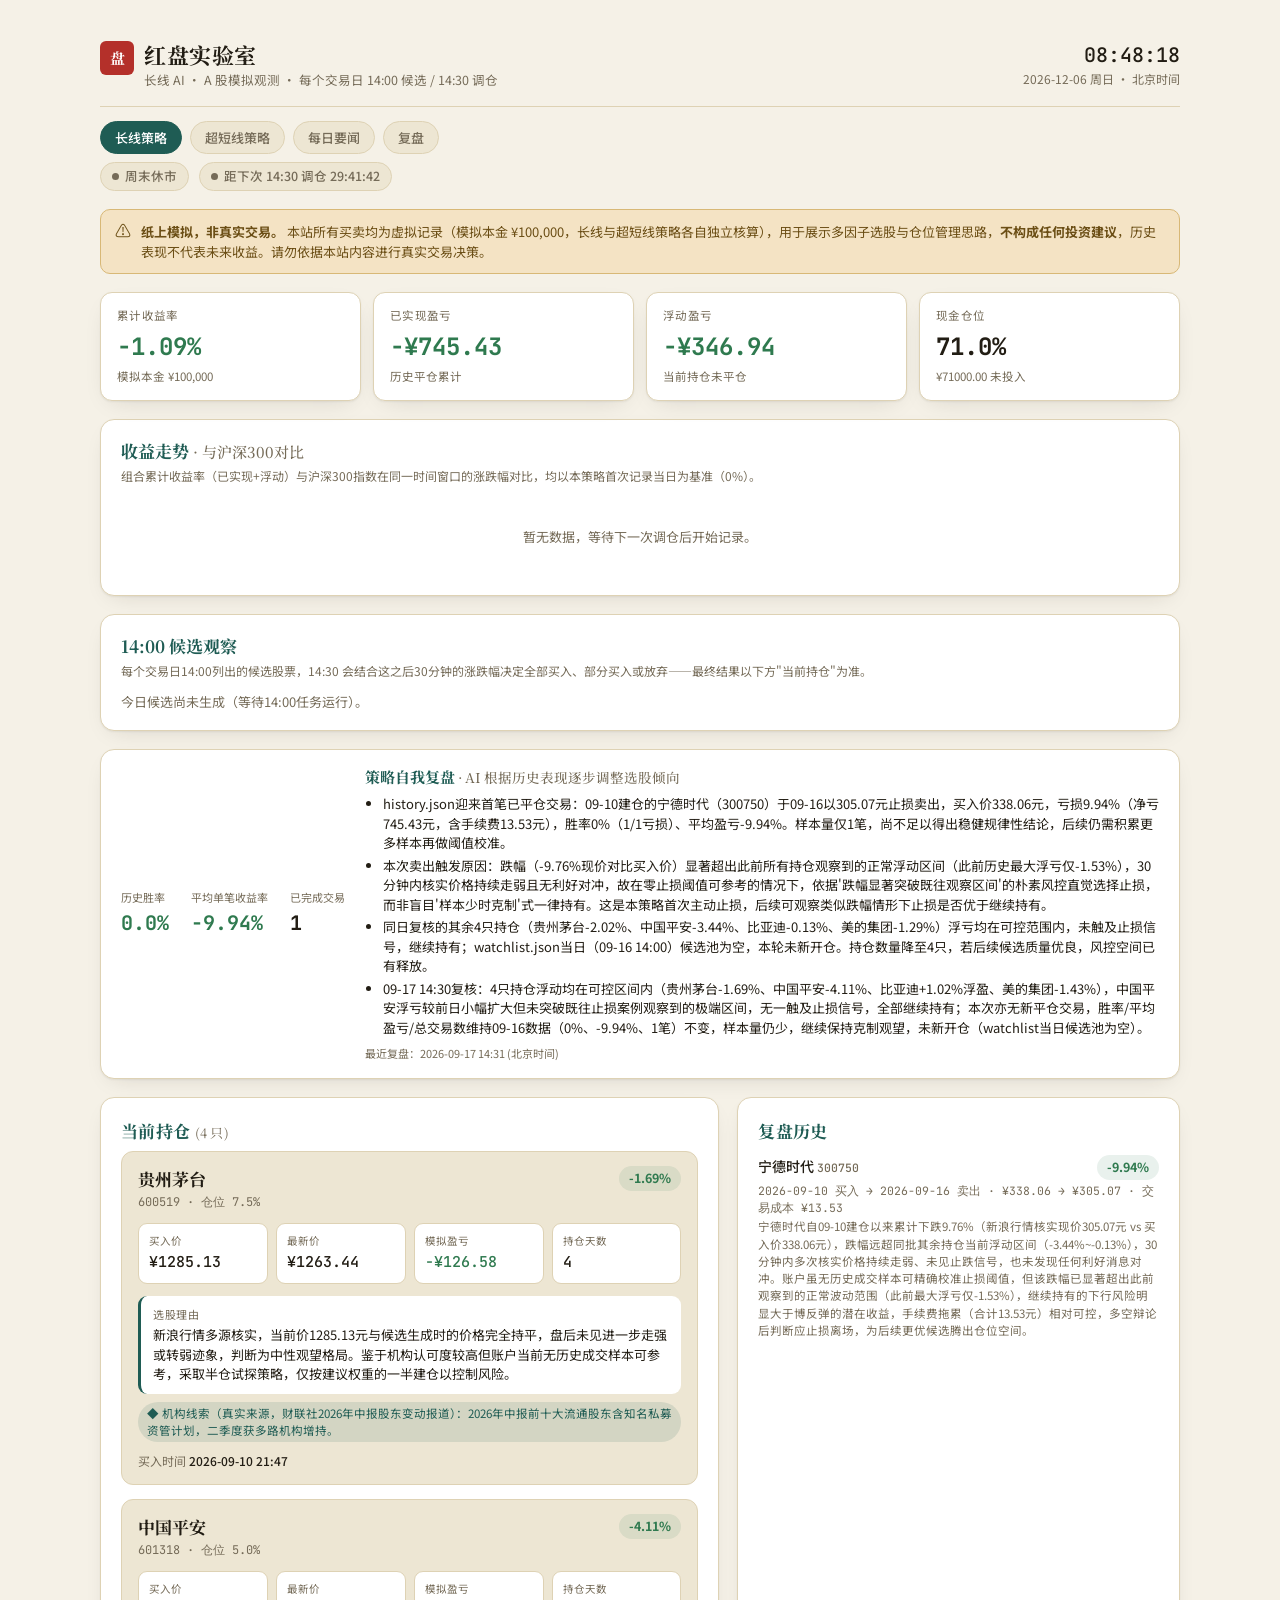
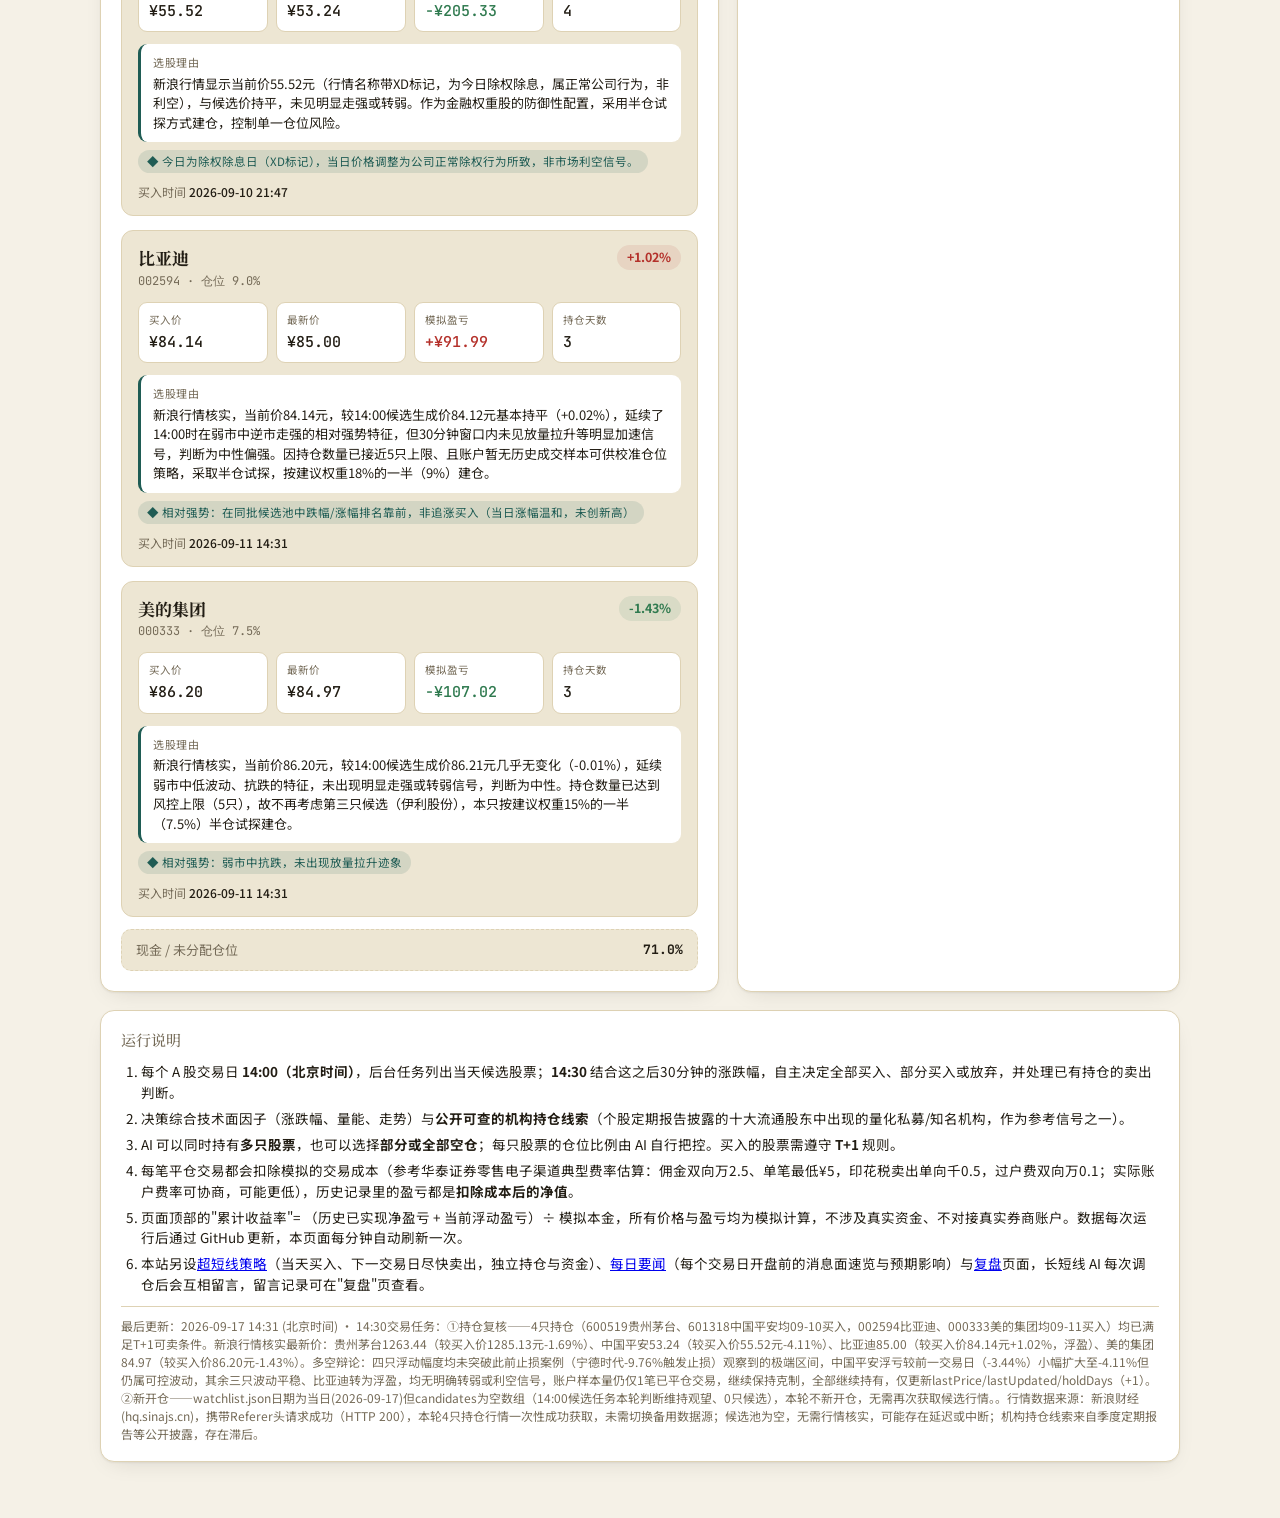
==== commit 7f9bf71b: "新增长线/短线策略的收益走势图，对比沪深300基准 - docs/assets/common.js 新增 renderPerfChart：SVG 折线图，含图例、悬浮十字线+提示框、键盘方向键导航，配" ====
--- a/docs/index.html
+++ b/docs/index.html
@@ -47,6 +47,12 @@
     <div class="stat"><div class="lbl">现金仓位</div><div class="val mono" id="statCash">—</div><div class="sub" id="statCashSub">未投入资金占比</div></div>
   </div>
 
+  <div class="perf-card">
+    <h2><span class="accent">收益走势</span> · 与沪深300对比</h2>
+    <div class="sub">组合累计收益率（已实现+浮动）与沪深300指数在同一时间窗口的涨跌幅对比，均以本策略首次记录当日为基准（0%）。</div>
+    <div id="perfChart"><div class="perf-empty">加载中…</div></div>
+  </div>
+
   <div class="watchlist" id="watchlistCard">
     <h2><span class="accent">14:00 候选观察</span></h2>
     <div class="sub">每个交易日14:00列出的候选股票，14:30 会结合这之后30分钟的涨跌幅决定全部买入、部分买入或放弃——最终结果以下方"当前持仓"为准。</div>
@@ -311,13 +317,15 @@
       RP.fetchJson('data/history.json'),
       RP.fetchJson('data/heartbeat.json'),
       RP.fetchJson('data/strategy.json'),
-      RP.fetchJson('data/watchlist.json')
+      RP.fetchJson('data/watchlist.json'),
+      RP.fetchJson('data/perf_history.json')
     ]).then(function(results){
       var positions = Array.isArray(results[0]) ? results[0] : [];
       var history = Array.isArray(results[1]) ? results[1] : [];
       var heartbeat = results[2];
       var strategy = results[3];
       var watchlist = results[4];
+      var perfHistory = Array.isArray(results[5]) ? results[5] : [];
 
       renderPositions(positions);
       renderHistory(history);
@@ -325,6 +333,7 @@
       RP.renderHeartbeatInto('heartbeatFoot', heartbeat, '公开免费行情接口（新浪/东方财富等）');
       renderStrategy(strategy);
       renderWatchlist(watchlist);
+      RP.renderPerfChart('perfChart', perfHistory, {portfolioLabel: '长线组合', benchmarkLabel: '沪深300'});
     });
   }
 
--- a/docs/assets/style.css
+++ b/docs/assets/style.css
@@ -223,3 +223,23 @@
 .sector-tag{ display: inline-flex; align-items: center; padding: 3px 10px; border-radius: 999px; font-size: 11.5px; font-weight: 700; white-space: nowrap; }
 .sector-tag.watch{ background: color-mix(in srgb, var(--accent) 15%, transparent); color: var(--accent); }
 .sector-tag.caution{ background: var(--warn-bg); color: var(--warn-ink); border: 1px solid var(--warn-border); }
+
+.perf-card{ margin-top: 18px; padding: 18px 20px; background: var(--surface); border: 1px solid var(--border); border-radius: 14px; box-shadow: var(--shadow); }
+.perf-card h2{ font-size: 15px; color: var(--ink-dim); font-weight: 500; margin-bottom: 4px; }
+.perf-card h2 .accent{ color: var(--accent); font-family: "Noto Serif SC", serif; font-weight: 700; font-size: 17px; }
+.perf-card .sub{ font-size: 12px; color: var(--ink-dim); margin-bottom: 12px; }
+.perf-legend{ display: flex; gap: 16px; margin-bottom: 8px; flex-wrap: wrap; }
+.perf-legend-item{ display: flex; align-items: center; gap: 6px; font-size: 12px; color: var(--ink-dim); }
+.perf-legend-swatch{ width: 16px; height: 2px; border-radius: 1px; flex: none; }
+.perf-chart-wrap{ position: relative; }
+.perf-chart-wrap svg{ width: 100%; height: auto; display: block; overflow: visible; }
+.perf-hit:focus{ outline: none; }
+.perf-tooltip{ position: absolute; pointer-events: none; background: var(--surface); border: 1px solid var(--border); border-radius: 8px; padding: 8px 10px; font-size: 11.5px; box-shadow: var(--shadow); opacity: 0; transition: opacity .1s; white-space: nowrap; z-index: 5; }
+.perf-tooltip .date{ color: var(--ink-dim); font-size: 11px; margin-bottom: 4px; }
+.perf-tooltip .row{ display: flex; align-items: center; gap: 6px; margin-top: 2px; }
+.perf-tooltip .row:first-child{ margin-top: 0; }
+.perf-tooltip .key{ width: 10px; height: 2px; border-radius: 1px; flex: none; }
+.perf-tooltip .val{ font-weight: 700; font-family: "JetBrains Mono", monospace; }
+.perf-summary{ font-size: 13px; color: var(--ink); margin-top: 10px; }
+.perf-summary b{ font-weight: 700; font-family: "JetBrains Mono", monospace; }
+.perf-empty{ font-size: 13px; color: var(--ink-dim); padding: 30px 0; text-align: center; }
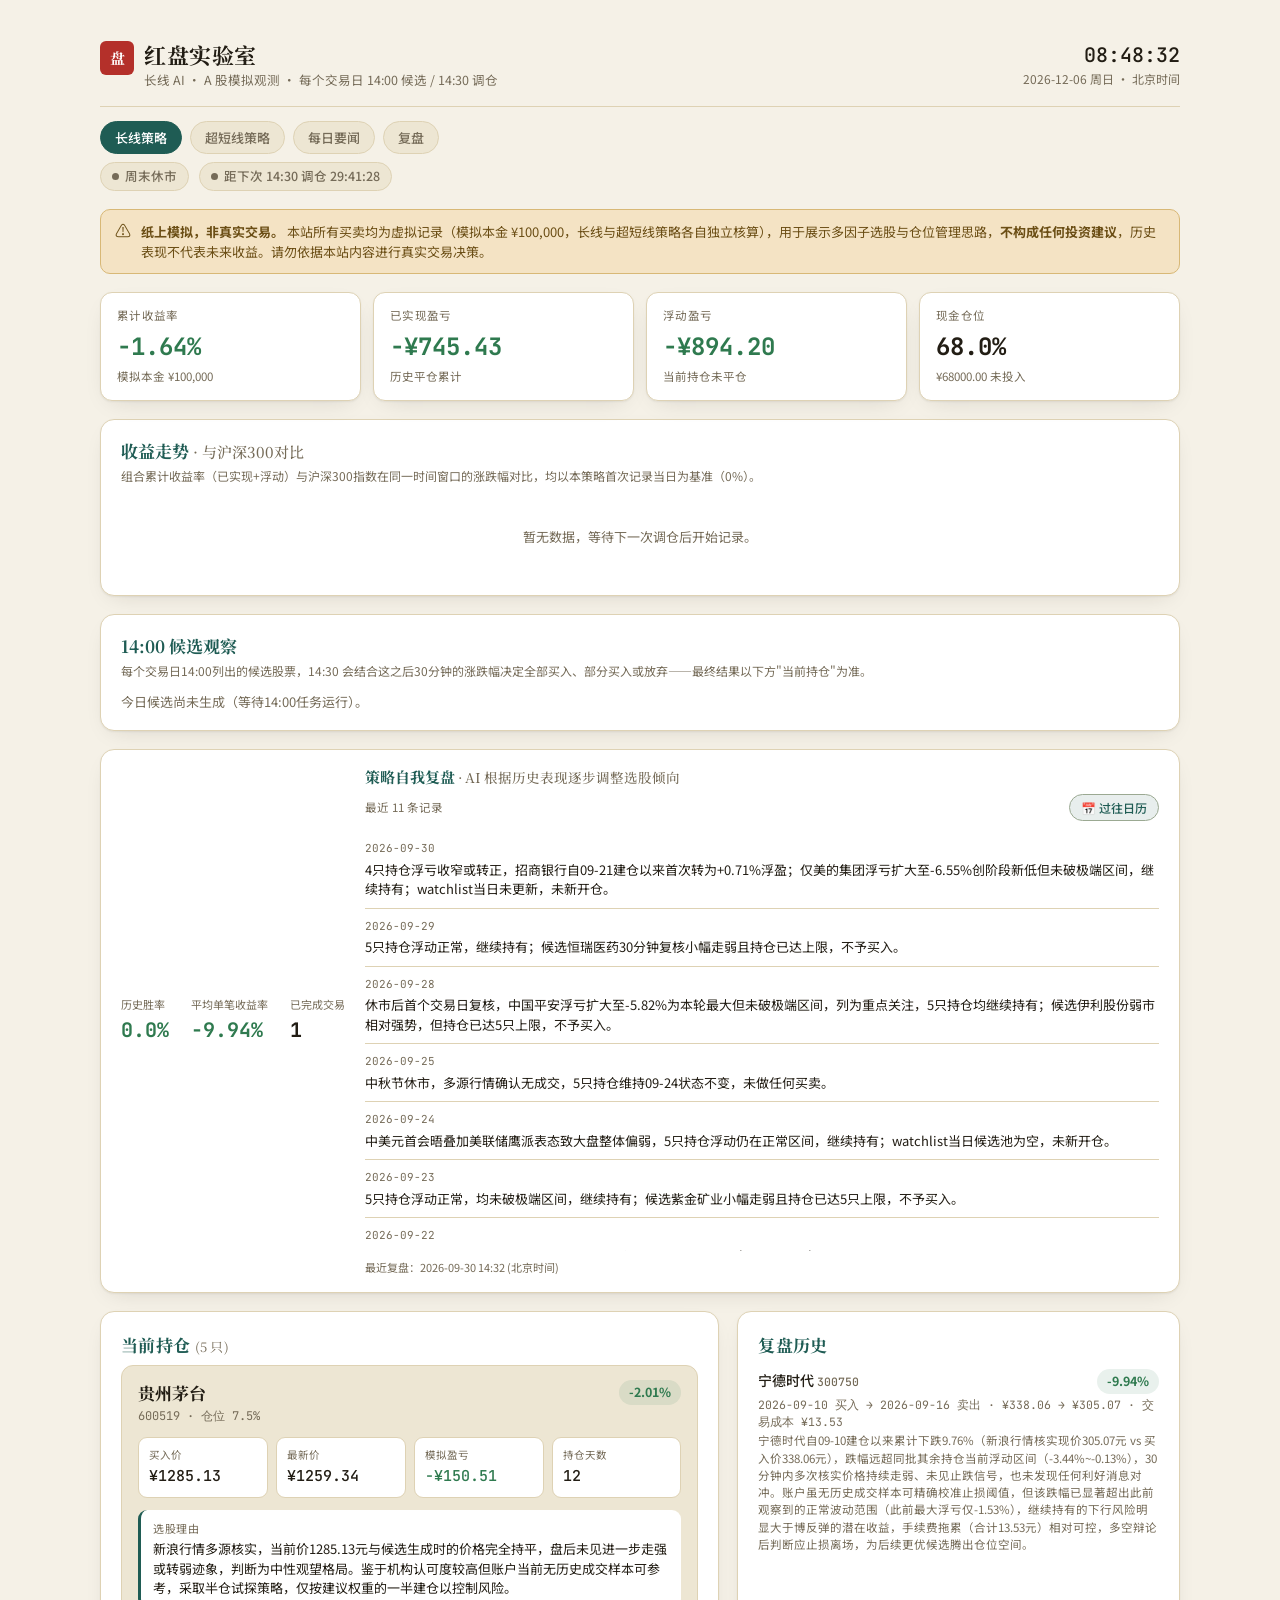
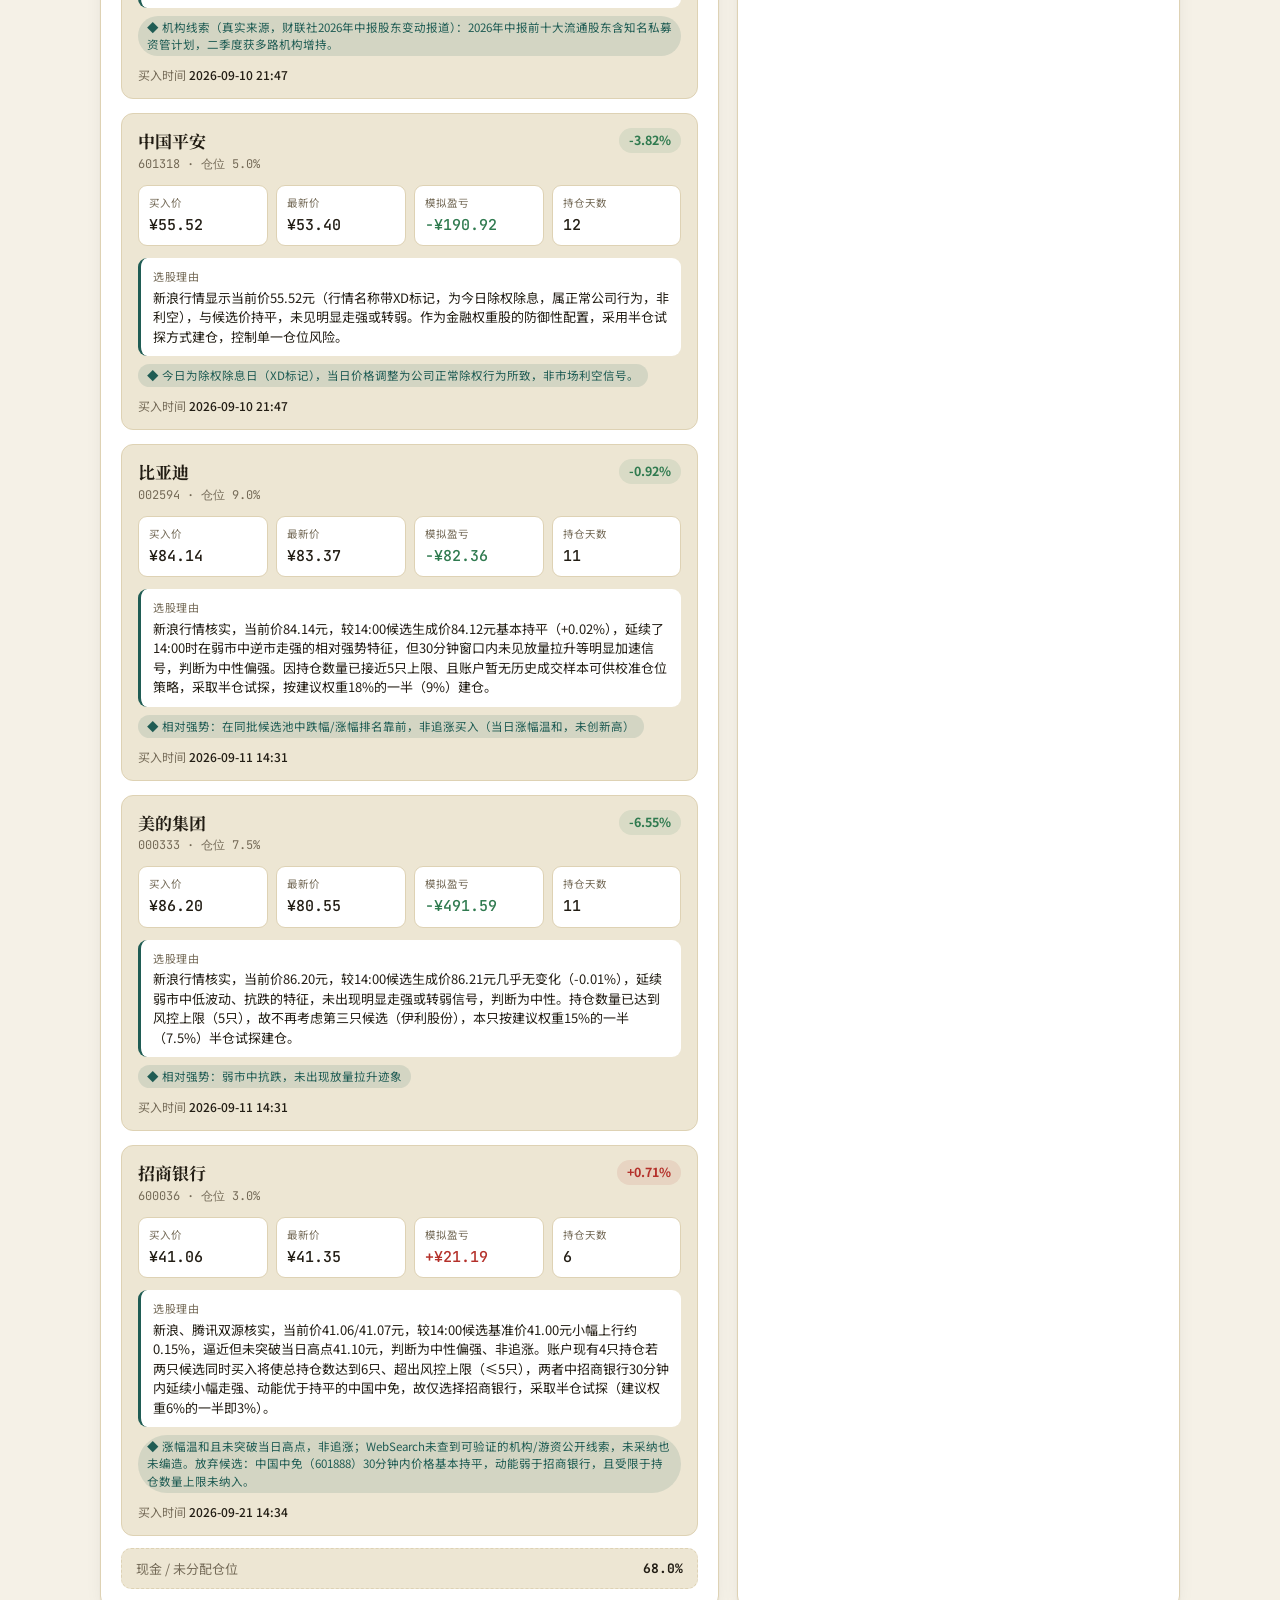
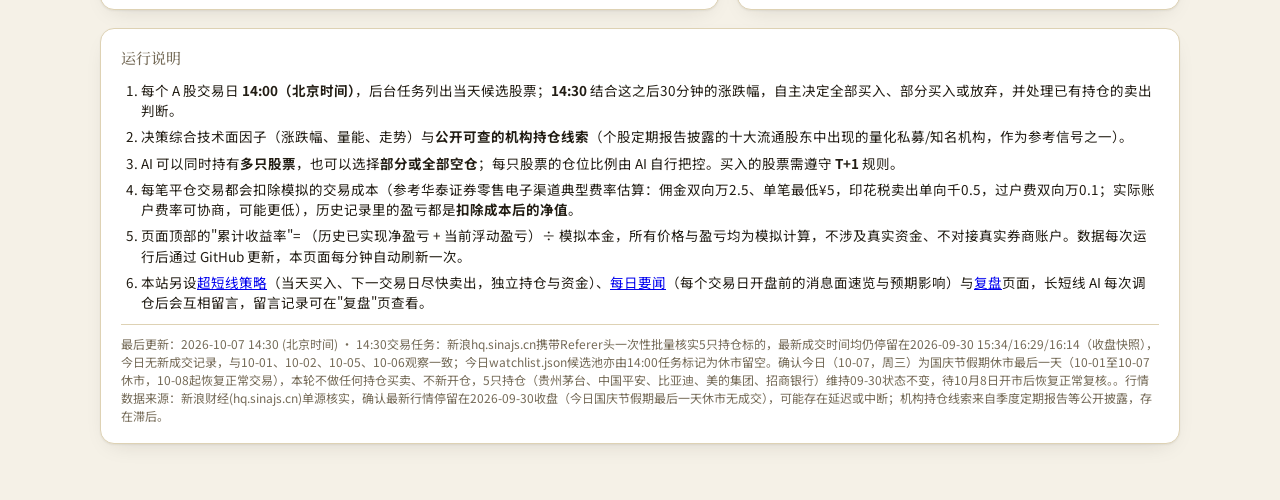
==== commit 59560468: "策略复盘记录改为日历浏览，避免页面无限变长 - strategy.json/strategy_short.json 的 notes 改为 {date, note} 结构，精简为每日一条简短总结（而非逐" ====
--- a/docs/index.html
+++ b/docs/index.html
@@ -300,14 +300,7 @@
 
     tradesEl.textContent = String(s.totalTrades);
 
-    var notes = s.notes;
-    if (!notes || (Array.isArray(notes) && !notes.length)) {
-      notesEl.innerHTML = '<div class="empty">暂无经验教训记录。</div>';
-    } else if (Array.isArray(notes)) {
-      notesEl.innerHTML = '<ul>' + notes.map(function(n){ return '<li>'+RP.escapeHtml(String(n))+'</li>'; }).join('') + '</ul>';
-    } else {
-      notesEl.innerHTML = '<div>'+ RP.escapeHtml(String(notes)) +'</div>';
-    }
+    RP.renderNotesCalendar('stratNotes', s.notes, {emptyMsg: '暂无经验教训记录。'});
     reviewedEl.textContent = s.lastReviewedAt ? ('最近复盘：' + RP.bjTimeString(new Date(s.lastReviewedAt))) : '';
   }
 
--- a/docs/assets/style.css
+++ b/docs/assets/style.css
@@ -197,6 +197,35 @@
 .newslist li{ margin-bottom: 10px; }
 .newslist .headline{ font-weight: 600; }
 .newslist .note{ color: var(--ink-dim); font-size: 12.5px; margin-top: 2px; }
+
+.cal-empty{ font-size: 13px; color: var(--ink-dim); }
+.cal-toolbar{ display: flex; align-items: center; justify-content: space-between; gap: 10px; margin-bottom: 10px; }
+.cal-toolbar-label{ font-size: 11.5px; color: var(--ink-dim); }
+.cal-toggle-btn{ font-size: 12px; font-weight: 500; color: var(--accent); background: color-mix(in srgb, var(--accent) 10%, transparent); border: 1px solid color-mix(in srgb, var(--accent) 35%, var(--border)); border-radius: 999px; padding: 4px 11px; cursor: pointer; font-family: inherit; }
+.cal-toggle-btn:hover{ background: color-mix(in srgb, var(--accent) 18%, transparent); }
+
+.cal-recent-list{ max-height: 420px; overflow-y: auto; }
+.cal-recent-item{ padding: 9px 0; border-bottom: 1px solid var(--border); }
+.cal-recent-item:last-child{ border-bottom: none; }
+.cal-recent-date{ font-size: 11px; color: var(--ink-dim); margin-bottom: 3px; }
+.cal-note-text{ font-size: 13px; color: var(--ink); }
+
+.cal-month-nav{ display: flex; align-items: center; justify-content: center; gap: 14px; margin-bottom: 10px; }
+.cal-nav-btn{ width: 26px; height: 26px; border-radius: 7px; border: 1px solid var(--border); background: var(--surface-2); color: var(--ink); font-size: 14px; cursor: pointer; font-family: inherit; }
+.cal-nav-btn:hover:not(:disabled){ border-color: var(--accent); color: var(--accent); }
+.cal-nav-btn:disabled{ opacity: 0.35; cursor: default; }
+.cal-month-label{ font-size: 13px; font-weight: 600; min-width: 92px; text-align: center; }
+.cal-grid{ display: grid; grid-template-columns: repeat(7, 1fr); gap: 4px; }
+.cal-weekday{ text-align: center; font-size: 10.5px; color: var(--ink-dim); padding-bottom: 4px; }
+.cal-cell{ position: relative; aspect-ratio: 1; display: flex; align-items: center; justify-content: center; font-size: 12px; color: var(--ink-dim); border-radius: 8px; }
+.cal-cell.cal-cell-empty{ visibility: hidden; }
+.cal-cell.has-entry{ color: var(--ink); background: var(--surface-2); border: 1px solid var(--border); cursor: pointer; }
+.cal-cell.has-entry:hover{ border-color: var(--accent); }
+.cal-cell.cal-today{ font-weight: 700; }
+.cal-cell.cal-selected{ background: color-mix(in srgb, var(--accent) 16%, transparent); border-color: var(--accent); color: var(--accent); }
+.cal-dot{ position: absolute; bottom: 3px; width: 4px; height: 4px; border-radius: 50%; background: var(--accent); }
+.cal-cell.cal-selected .cal-dot{ background: var(--accent); }
+.cal-detail{ margin-top: 14px; padding-top: 12px; border-top: 1px solid var(--border); }
 
 .recap-grid{ margin-top: 18px; display: grid; grid-template-columns: 1fr 1fr; gap: 18px; }
 @media (max-width: 780px){ .recap-grid{ grid-template-columns: 1fr; } }
